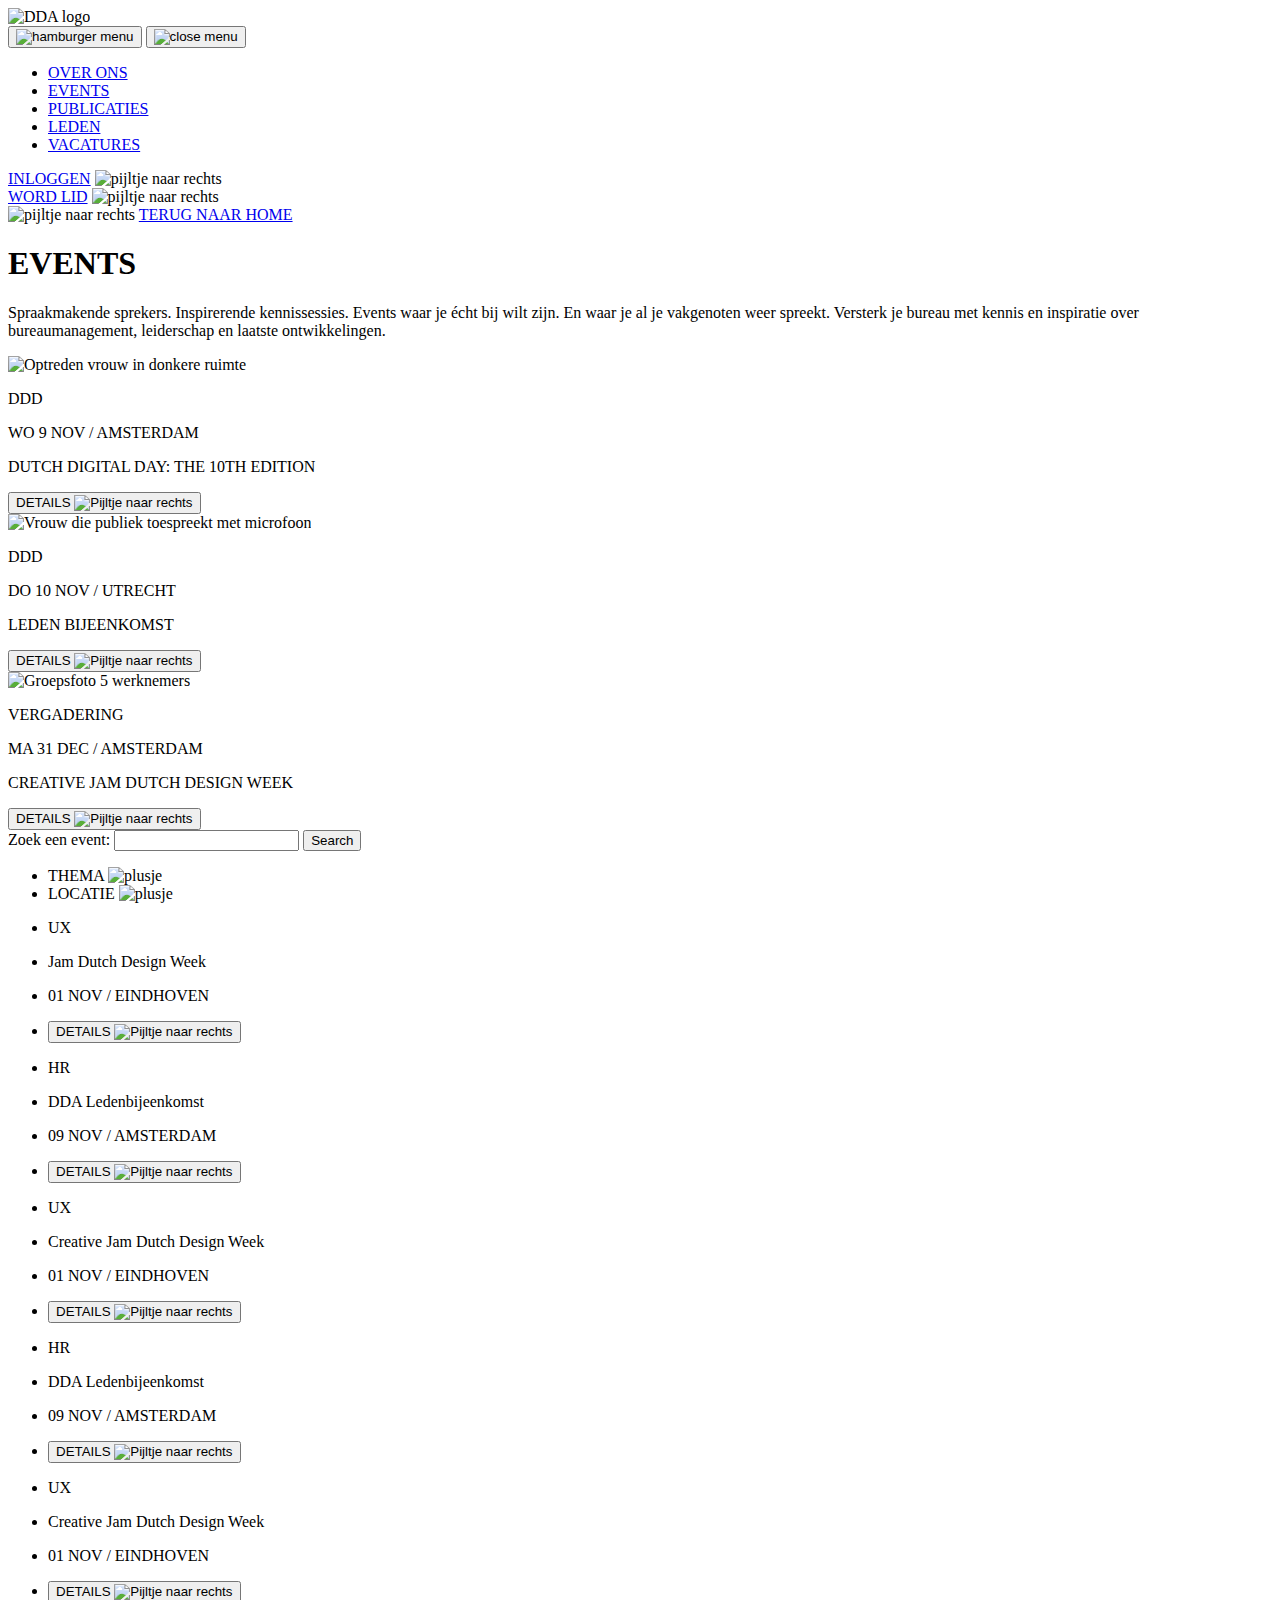
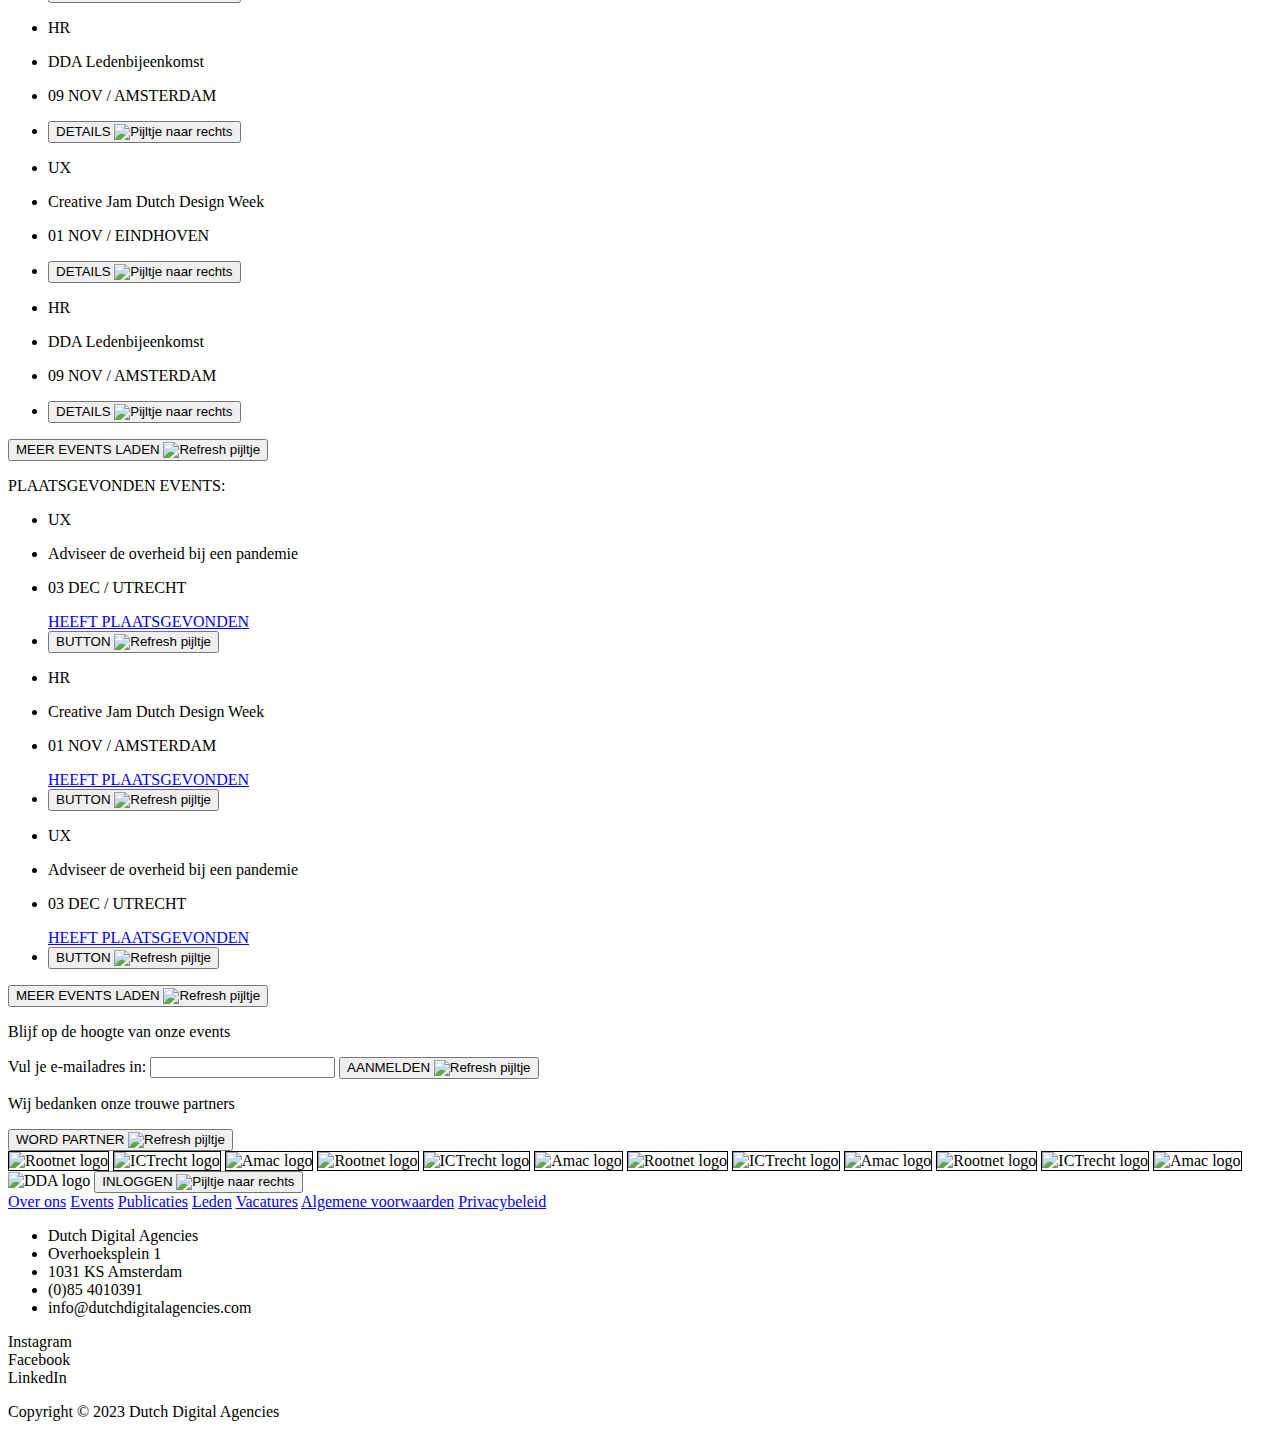
==== DDA/DDA.html @ 4ad400ae "added css en html" ====
<!-- HTML -->
<!DOCTYPE html>
<html>
    <head>
        <meta charset="UTF-8">
        <meta name="viewport" content="width=device-width, initial-scale=1.0">
        <title>The Client Website</title>
        <link rel="stylesheet" href="DDA/DDA.css">
    

    <!-- Archivo text type -->
        <link rel="preconnect" href="https://fonts.googleapis.com">
        <link rel="preconnect" href="https://fonts.gstatic.com" crossorigin>
        <link href="https://fonts.googleapis.com/css2?family=Archivo:ital,wght@0,100..900;1,100..900&display=swap" rel="stylesheet"> 

    <!-- Martin+Mono text type -->
        <link rel="preconnect" href="https://fonts.googleapis.com">
        <link rel="preconnect" href="https://fonts.gstatic.com" crossorigin>
        <link href="https://fonts.googleapis.com/css2?family=Archivo:ital,wght@0,100..900;1,100..900&family=Martian+Mono:wght@100..800&display=swap" rel="stylesheet">

    </head>

    <body>
            <header>
                <img src="dda-logo-whiteDDA-logo.svg" alt="DDA logo" class="DDA-logo"> 
                    <nav class="navbar">
                        
                        <button aria-hidden="true" class="burgermenu">
                        <img src="Button.svg" alt="hamburger menu">
                        </button>
                           
                        <button aria-hidden="true" class="close-menu">
                            <img src="kruisje.svg" alt="close menu">
                        </button>    
                        <div class="tabs">          
                        <ul class="nav-menu">
                            <li class="nav-item"> 
                                <a class="nav-list" href="Over-ons">OVER ONS</a> 
                            </li>

                            <li class="nav-item"> 
                                <a class="nav-list" href="Events">EVENTS</a> 
                            </li>

                            <li class="nav-item">  
                                <a class="nav-list" href="Publicaties">PUBLICATIES</a> 
                            </li>

                            <li class="nav-item"> 
                                <a class="nav-list" href="Leden">LEDEN</a> 
                            </li>

                            <li class="nav-item"> 
                                <a class="nav-list" href="Vacatures">VACATURES</a> 
                            </li>
                </div>
                            <div class="header-rechts">
                                    <li class="nav-item">  
                                        <a class="nav-list" href="Inloggen">INLOGGEN</a> 
                                        <img src="IconPijl-rechts-zwart.svg" alt="pijltje naar rechts">
                                    </li>

                                    <li class="nav-item">  
                                        <a class="nav-list" href="Word-lid">WORD LID</a> 
                                        <img src="IconPijl-rechts-zwart.svg" alt="pijltje naar rechts">
                                    </li>
                            </div>
                        </ul>
                    </nav>
                </div>       
            </header>           
    <div class="bovenpagina"> 
        <div class="middle">       
        <img src="IconPijl-icoon.svg" alt="pijltje naar rechts"> <a class="Refresh" href="Terug-naar-home">TERUG NAAR HOME</a>
</div>
        <h1>EVENTS</h1>

        <p class="intro">Spraakmakende sprekers. Inspirerende kennissessies. Events waar je écht
            bij wilt zijn. En waar je al je vakgenoten weer spreekt. Versterk
            je bureau met kennis en inspiratie over bureaumanagement, leiderschap
            en laatste ontwikkelingen.</p>
    </div>  

<div class="articles">
    <!-- DUTCH DIGITAL DAY: THE 10TH EDITION -->
    <article class="Article-1">
    <div class="Article-1-1">
            <img src="Imagedutch-digital.jpg" alt="Optreden vrouw in donkere ruimte" style="width: -webkit-fill-available;">
            <p class="DDD-icon">DDD</p>
            <p class="Datum-locatie">WO 9 NOV / AMSTERDAM</p>
            <p class="h2">DUTCH DIGITAL DAY: THE 10TH EDITION</p>
            <div>
                <button class="details" type="button">DETAILS
                <img src="IconPijl-rechts.svg" alt="Pijltje naar rechts">
                </button>
            </div>
    </div>
    </article>  

    <!-- LEDEN BIJEENKOMST -->
    <article class="Article-2">
    <div class="Article-1-2">   
            <img src="ImageLeden-bijeenkomst.jpg" alt="Vrouw die publiek toespreekt met microfoon" style="width: -webkit-fill-available;">
            <p class="DDD-icon">DDD</p>
            <p class="Datum-locatie">DO 10 NOV / UTRECHT</p>
            <p class="h2">LEDEN BIJEENKOMST</p>
            <div>
                <button class="details" type="button">DETAILS
                <img src="IconPijl-rechts.svg" alt="Pijltje naar rechts">
                </button>
            </div>  
    </div>  
    </article>

    <!-- CREATIVE JAM DUTCH DESIGN WEEK -->
    <article class="Article-3">
    <div class="Article-1-3">
            <img src="ImageCreative-jam.jpg" alt="Groepsfoto 5 werknemers" style="width: -webkit-fill-available;">
            <p class="VERGADERING-icon">VERGADERING</p>
            <p class="Datum-locatie">MA 31 DEC / AMSTERDAM</p>
            <p class="h2">CREATIVE JAM DUTCH DESIGN WEEK</p>
            <div>
                <button class="details" type="button">DETAILS
                <img src="IconPijl-rechts.svg" alt="Pijltje naar rechts">
                </button>
            </div>
    </div>
</div>
    </article>

    <!-- Zoekbalk -->   
    <label for="event-search">Zoek een event:</label>
    <input type="search" id="event-search" name="q"/>
    <button>Search</button>

    <ul class="Thema-locatie">

        <li 
            class="Thema">THEMA <img src="Iconplusje.svg" alt="plusje">
        </li>

        <li 
            class="Locatie"> LOCATIE <img src="Iconplusje.svg" alt="plusje">
        </li>

    </ul>

    <!-- Events lijst -->
    <article>
        <ul class="Event-list">

        <!-- Event 1 -->
        <div class="Event-1"> 
            <li>
                <p class="UX-icon">UX</p>
            </li>

            <li>
                <p class="Event-list-title"> Jam Dutch Design Week</p>
            </li>
            
            <li>
                <p class="Datum-locatie"> 01 NOV / EINDHOVEN</p>
            </li>
            
            <li> 
                <button class="details" type="button">DETAILS
                <img src="IconPijl-rechts.svg" alt="Pijltje naar rechts">
                </button>
            </li>
        </div>

            <!-- Event 2 -->
        <div class="Event-2"> 
            <li>
                <p class="HR-icon">HR</p>
            </li>
            
            <li>
                <p class="Event-list-title">DDA Ledenbijeenkomst</p>
            </li>
            
            <li>
                <p class="Datum-locatie">09 NOV / AMSTERDAM</p>
            </li>
            
            <li> 
                <button class="details" type="button">DETAILS
                <img src="IconPijl-rechts.svg" alt="Pijltje naar rechts">
                </button>
            </li>
        </div>

            <!-- Event 3 -->
        <div class="Event-3"> 
            <li>
                <p class="UX-icon">UX</p>
            </li>
            
            <li>
                <p class="Event-list-title">Creative Jam Dutch Design Week</p>
            </li>
            
            <li>
                <p class="Datum-locatie">01 NOV / EINDHOVEN</p>
            </li>
         
            <li>
                <button class="details" type="button">DETAILS
                <img src="IconPijl-rechts.svg" alt="Pijltje naar rechts">
                </button>
            </li>
        </div>

            <!-- Event 4 -->
        <div class="Event-4"> 
            <li>
                <p class="HR-icon">HR</p>
            </li>
            
            <li>
                <p class="Event-list-title">DDA Ledenbijeenkomst</p>
            </li>
            
            <li>
                <p class="Datum-locatie">09 NOV / AMSTERDAM</p>
            </li>
            
            <li>
                <button class="details" type="button">DETAILS
                <img src="IconPijl-rechts.svg" alt="Pijltje naar rechts">
                </button>
            </li>
        </div>

            <!-- Event 5 -->
        <div class="Event-5"> 
            <li>
                <p class="UX-icon">UX</p>
            </li>
            
            <li>
                <p class="Event-list-title">Creative Jam Dutch Design Week</p>
            </li>
            
            <li>
                <p class="Datum-locatie">01 NOV / EINDHOVEN</p>
            </li>
            
            <li>
                <button class="details" type="button">DETAILS
                <img src="IconPijl-rechts.svg" alt="Pijltje naar rechts">
                </button>
            </li>
        </div>

            <!-- Event 6 -->
        <div class="Event-6"> 
            <li>
                <p class="HR-icon">HR</p>
            </li>
            
            <li>
                <p class="Event-list-title">DDA Ledenbijeenkomst</p>
            </li>
            
            <li>
                <p class="Datum-locatie">09 NOV / AMSTERDAM</p>
            </li>
            
            <li>
                <button class="details" type="button">DETAILS
                <img src="IconPijl-rechts.svg" alt="Pijltje naar rechts">
                </button>
            </li>
        </div>

            <!-- Event 7 -->
        <div class="Event-7"> 
            <li>
                <p class="UX-icon">UX</p>
            </li>
            
            <li>
                <p class="Event-list-title">Creative Jam Dutch Design Week</p>
            </li>
            
            <li>
                <p class="Datum-locatie">01 NOV / EINDHOVEN</p>
            </li>
            
            <li>
                <button class="details" type="button">DETAILS
                <img src="IconPijl-rechts.svg" alt="Pijltje naar rechts">
                </button>
            </li>
        </div>

            <!-- Event 8 -->
        <div class="Event-8"> 
            <li>
                <p class="HR-icon">HR</p>
            </li>
            
            <li>
                <p class="Event-list-title">DDA Ledenbijeenkomst</p>
            </li>
            
            <li>
                <p class="Datum-locatie">09 NOV / AMSTERDAM</p>
            </li>
            
            <li>
                <button class="details" type="button">DETAILS
                <img src="IconPijl-rechts.svg" alt="Pijltje naar rechts">
                </button>
            </li>
        </div>
        </ul>
            
                <button class="more-events" type="button">MEER EVENTS LADEN
                    <img src="IconRefresh.svg" alt="Refresh pijltje">
                </button>
           
    </article>

    <!-- Plaatsgevonden events -->
    <article>
        <div class="Plaatsgevonden-events">   
            <p class="h2-past">PLAATSGEVONDEN EVENTS:</p>

            <ul class="Past-event-list">

                <!-- Plaatsgevonden event 1 -->
            <div class="Past-event-list-1">
                <li>
                    <p class="UX-icon">UX</p>
                </li>
                
                <li>
                    <p class="Event-list-title">Adviseer de overheid bij een pandemie</p>
                </li>
                
                <li>
                    <p class="Datum-locatie">03 DEC / UTRECHT</p>
                    <a class="Heeft-Plaatsgevonden" href="Verlopen-event">HEEFT PLAATSGEVONDEN</a>
                </li>
                
                <li>
                    <button class="button-past-event" type="button">BUTTON
                        <img src="IconPijl-rechts.svg" alt="Refresh pijltje">
                    </button>
                </li>
            </div>

                <!-- Verlopen event 2 -->
            <div class="Past-event-list-2">
                <li>
                    <p class="HR-icon">HR</p>
                </li>
                
                <li>
                    <p class="Event-list-title">Creative Jam Dutch Design Week</p>
                </li>
                
                <li>
                    <p class="Datum-locatie">01 NOV / AMSTERDAM</p>
                    <a class="Heeft-Plaatsgevonden" href="Verlopen-event">HEEFT PLAATSGEVONDEN</a>
                </li>
                
                <li>
                    <button class="button-past-event" type="button">BUTTON
                        <img src="IconPijl-rechts.svg" alt="Refresh pijltje">
                    </button>
                </li>
            </div>

                <!-- Plaatsgevonden event 3 -->
            <div class="Past-event-list-3">
                <li>
                    <p class="UX-icon">UX</p>
                </li>
                
                <li>
                    <p class="Event-list-title"> Adviseer de overheid bij een pandemie</p>
                </li>
                
                <li>
                    <p class="Datum-locatie">03 DEC / UTRECHT</p>
                    <a class="Heeft-Plaatsgevonden" href="Verlopen-event">HEEFT PLAATSGEVONDEN</a>
                </li>
                
                <li>
                    <button class="button-past-event" type="button">BUTTON
                        <img src="IconPijl-rechts.svg" alt="Refresh pijltje">
                    </button>
                </li>
            </div>
            </ul>
        </div>

        <button class="more-events" type="button">MEER EVENTS LADEN
            <img src="IconRefresh.svg" alt="Refresh pijltje">
        </button>
    </article>

    <!-- Blijf op de hoogte -->
    <div class="Blijf-op-de-hoogte">
        <p class="h3">Blijf op de hoogte van onze events</p>

        <!-- Vul je e-mailadres in -->
        <div class="aanmelden">
            <label for="email">Vul je e-mailadres in:</label>
            <input type="email" id="email" name="email">
            <button class="aanmelden-button" type="button">AANMELDEN
                <img src="IconPijl-rechts-zwart.svg" alt="Refresh pijltje">
            </button>
        </div>
    </div>

    <!-- Wij bedanken onze trouwe partners -->
    <div class="Trouwe-partners">
        <p class="h3">Wij bedanken onze trouwe partners</p>
        <button class="word-partner" type="button">WORD PARTNER
            <img src="IconPijl-rechts-zwart.svg" alt="Refresh pijltje">
        </button>
    </div>

    <!-- Plaatjes van de partners -->
    <div class="Partner-images">

        <img src="rootnet.jpg" alt="Rootnet logo" style="border: solid 1px black;">
        <img src="image-4Ictrecht.jpg" alt="ICTrecht logo"style="border: solid 1px black">
        <img src="image-4Amac.jpg" alt="Amac logo"style="border: solid 1px black">
        <img src="rootnet.jpg" alt="Rootnet logo"style="border: solid 1px black">
        <img src="image-4Ictrecht.jpg" alt="ICTrecht logo"style="border: solid 1px black">
        <img src="image-4Amac.jpg" alt="Amac logo"style="border: solid 1px black">
        <img src="rootnet.jpg" alt="Rootnet logo"style="border: solid 1px black">
        <img src="image-4Ictrecht.jpg" alt="ICTrecht logo"style="border: solid 1px black">
        <img src="image-4Amac.jpg" alt="Amac logo"style="border: solid 1px black">
        <img src="rootnet.jpg" alt="Rootnet logo" style="border: solid 1px black;">
        <img src="image-4Ictrecht.jpg" alt="ICTrecht logo"style="border: solid 1px black">
        <img src="image-4Amac.jpg" alt="Amac logo"style="border: solid 1px black">
        
    </div>

    <!-- Onderkant pagina -->
<div class="onderpagina">
    <div class="logo-inlog">
        <img src="dda-logo-whiteDDA-logo.svg" alt="DDA logo">

        <button class="inloggen-button" type="button">INLOGGEN
            <img src="IconPijl-rechts.svg" alt="Pijltje naar rechts">
        </button>
    </div>

    <div class="Extra-links">
        <a href="Over-ons">Over ons</a> 
        <a href="Events">Events</a> 
        <a href="Publicaties">Publicaties</a> 
        <a href="Leden">Leden</a> 
        <a href="Vacatures">Vacatures</a> 
        <a href="Algemene-voorwaarden">Algemene voorwaarden</a> 
        <a href="Privacybeleid">Privacybeleid</a>
    </div>  
    
        <ul class="adres-contact">
            <div class="adres">
                <li id="DDA-title">
                    Dutch Digital Agencies
                </li>

                <li>
                    Overhoeksplein 1
                </li>

                <li>
                    1031 KS Amsterdam
                </li>
            </div>
            <div class="contact">
                <li>
                    (0)85 4010391
                </li>

                <li>
                    info@dutchdigitalagencies.com
                </li>
            </div>
        </ul>
    </div>
    </div>
        <footer class="footer">
        <div class="social-links">
            <li href="Instagram">Instagram</li>
            <li href="Facebook">Facebook</li>
            <li href="LinkedIn">LinkedIn</li>
        </div>    
            <p class="Copyright">Copyright © 2023 Dutch Digital Agencies</p>
        </footer>
    </body>
</html>
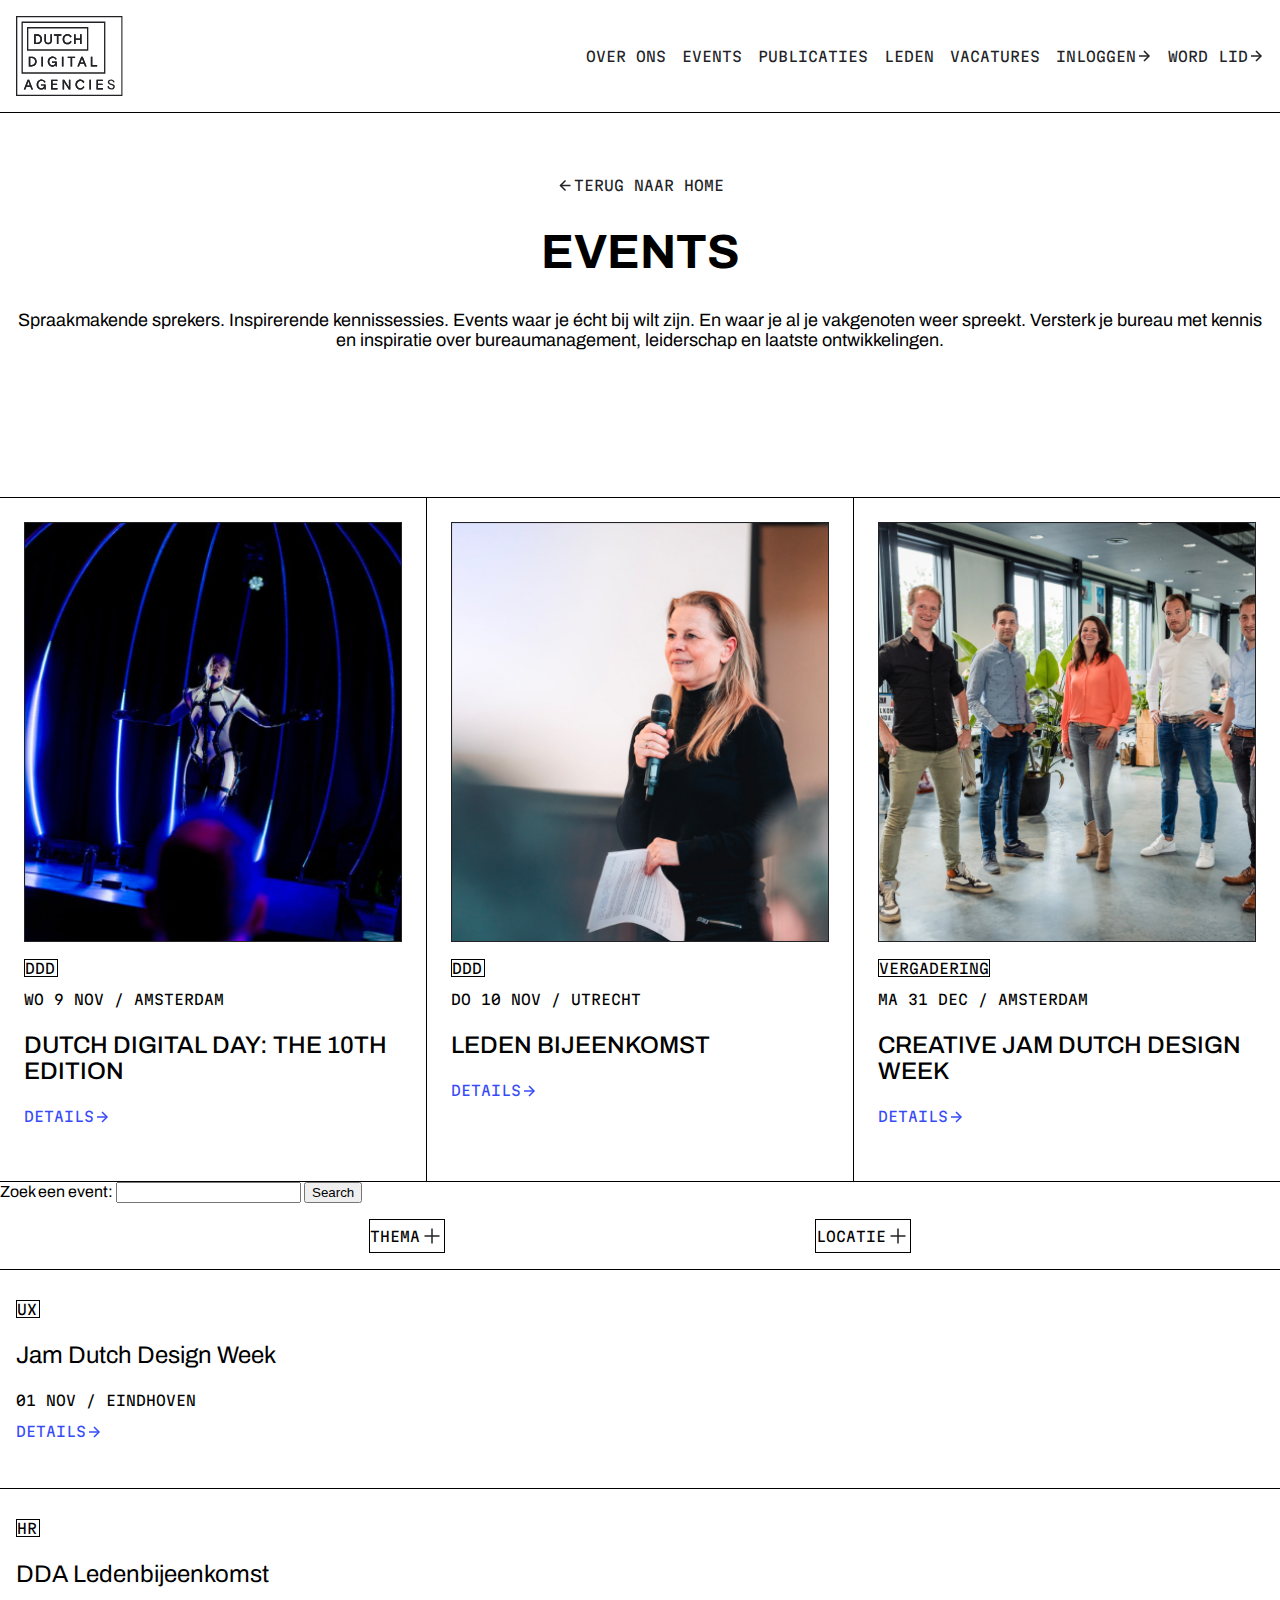
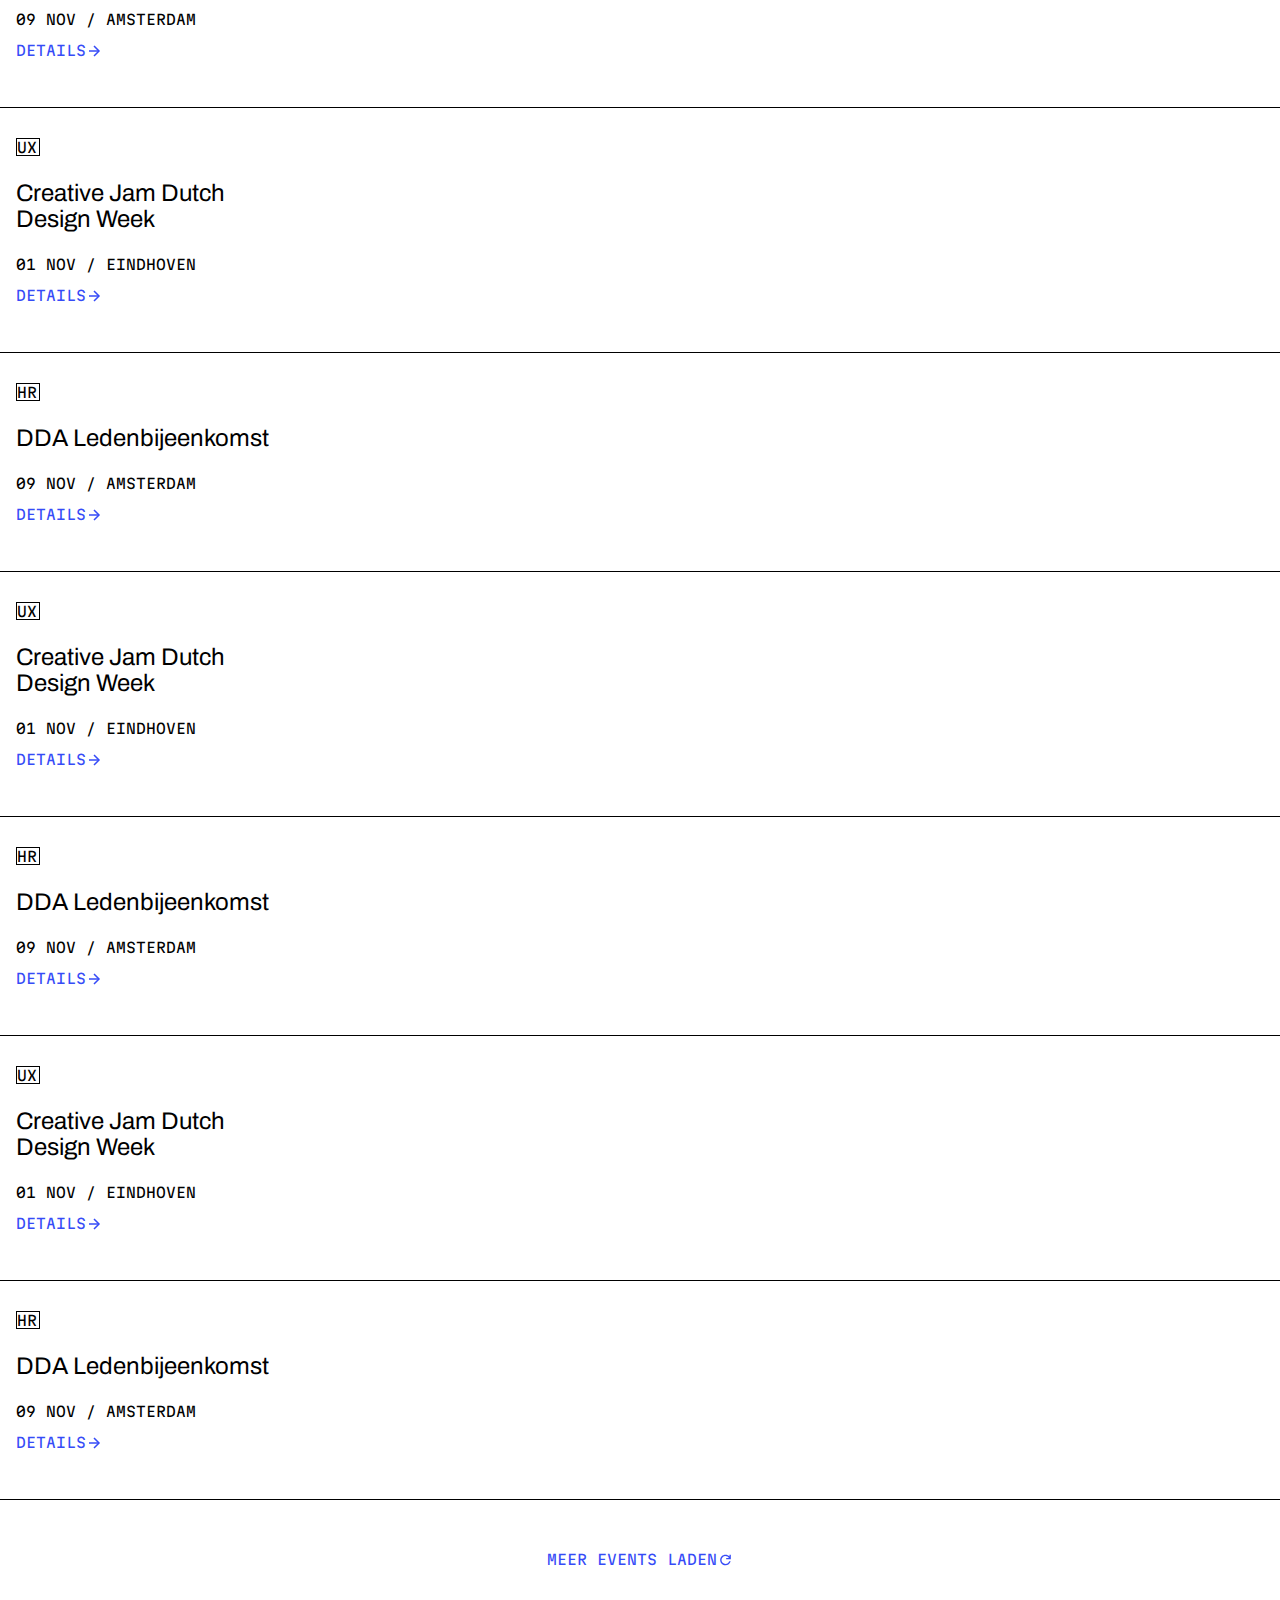
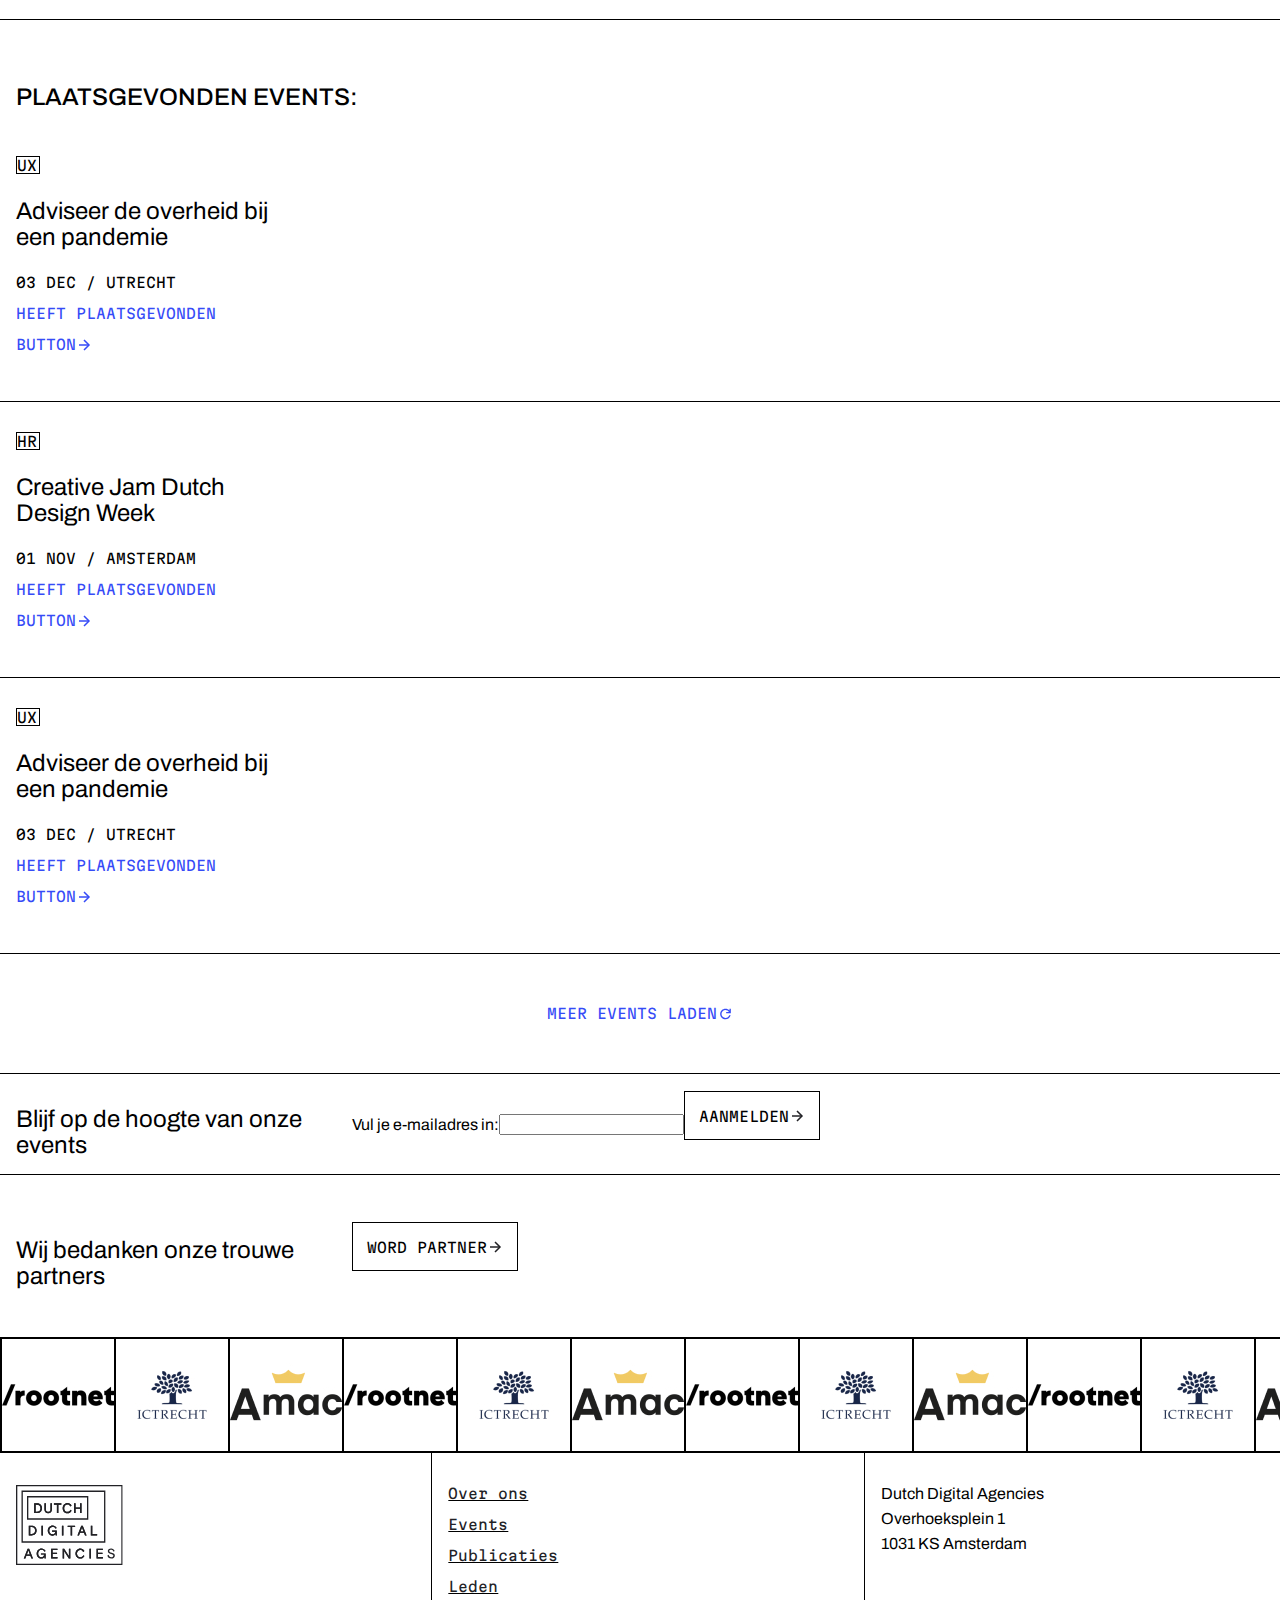
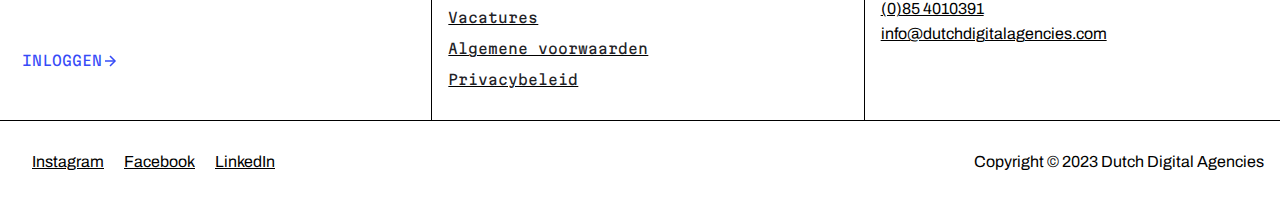
==== commit 15ae39b8: "stylesheet toegevoegd" ====
--- a/DDA/DDA.html
+++ b/DDA/DDA.html
@@ -5,7 +5,7 @@
         <meta charset="UTF-8">
         <meta name="viewport" content="width=device-width, initial-scale=1.0">
         <title>The Client Website</title>
-        <link rel="stylesheet" href="DDA/DDA.css">
+        <link rel="stylesheet" href="DDA.css">
     
 
     <!-- Archivo text type -->
--- a/DDA/DDA.css
+++ b/DDA/DDA.css
@@ -0,0 +1,867 @@
+/* CSS */
+
+html{
+    background-color: white;
+    margin: 0;
+    } 
+    
+    body{
+       /* kleuren */
+    
+            --standard-color: #222226;
+            --second-standard-color: white;
+            --third-standard-color: #666666;
+            --changeable-color: #364BF7;
+       
+       /* fonts */
+       
+            --main-font: "Archivo";
+            --secondary-font: "Martian Mono";
+       
+       /* font-size-headings */
+           
+            --font-size-xxl: 96px;
+            --font-size-xl: 64px;
+            --font-size-l: 48px;
+            --font-size-m: 32px;
+            --font-size-s: 24px;
+            --font-size-xs: 24px;
+    
+       /* extra-font-sizes */
+    
+            --font-size-paragraph: 18px;
+            --font-size-subtext: 16px;
+    
+       /* line-height */
+    
+            --line-height-xxl: 96px;
+            --line-height-xl: 64px;
+            --line-height-l: 48px;
+            --line-height-m: 40px;
+            --line-height-s: 40px;
+            --line-height-xs: 40px;
+    
+       /* letter-spacing */
+       
+            --letter-spacing-main: -4%;
+            --letter-spacing-secondary: 0%;
+       
+       /* font-weight */
+            --standard-font-weight: 400;
+            --semibold-font-weight: 500;
+            --bold-font-weight: 600; 
+       
+       
+        font-family: "Archivo", Arial, Arial, Helvetica, sans-serif;
+        min-width: 320px;
+        grid-column: 4;
+        margin: 0;
+    
+    }
+    
+    .burgermenu{
+        background-color: white;
+        border: none;
+        display: flex;
+        align-items: center;
+    }
+    
+    .close-menu{
+        background-color: white;
+        border: none;
+        display: none;
+    }
+    
+    .DDA-logo{
+        margin: 16px;
+        
+    }
+    
+    .intro{
+        text-align: center;
+        justify-content: center;
+        margin: 16px;
+    }
+    
+    header {
+        background-color: #ffffff;
+        border-bottom: solid 1px black;
+        margin: 0px;
+        display: flex;
+        justify-content: space-between;
+        
+        
+    }
+    
+    .tabs{
+        display: flex;
+        display: none;
+        padding-right: 16px;
+    }
+    
+    .header-rechts{
+        display: flex;
+        margin-left: auto;
+        gap: 16px;
+        display: none;
+    }
+    
+    .nav-menu{
+        display: flex;
+        gap: 16px;
+    }
+    
+    .navbar{
+        display: flex;
+        justify-content: space-between;
+        margin: 16px;
+    }
+    
+    .nav-item{
+        display: flex;
+        align-items: center;
+    }
+    
+    .bovenpagina{
+        width: 100%;
+        height: 320px;
+        margin-top: 64px;
+        justify-content: center;
+        text-align: center;
+    }
+    
+    li{
+        list-style: none;
+    }
+    
+    a{
+        font-family: "Martian Mono";
+        text-decoration: none;
+        color: #222226;
+        font-size: 14px;
+    }
+    
+    .details{
+        font-family: "Martian Mono";
+        font-size: 14px;
+        color: #364bf7;
+        border: none;
+        display: flex;
+        align-items: center;
+        justify-content: center;
+        background-color: white;
+        text-decoration: none;
+        margin: 0;
+        padding: 0;
+        margin-top: 14px;
+        margin-bottom: 32px;
+    }
+    
+    .more-events{
+        font-family: "Martian Mono";
+        font-size: 14px;
+        color: #364bf7;
+        border: none;
+        width: 100%;
+        height: 120px;
+        display: flex;
+        align-items: center;
+        justify-content: center;
+        background-color: white;
+        text-decoration: none;
+        border-bottom: solid 1px black;
+        
+    }
+    
+    .middle {
+        display: flex;
+        justify-content: center;
+    }
+    
+    h1{
+    font-size: 48px;
+    place-content: center;
+    text-align: center;
+    }
+    
+    .h2{
+        font-family: "Archivo", Arial, Arial, Helvetica, sans-serif;
+        font-size: 24px;
+        font-weight:500;
+    
+    }
+    
+    .h2-past{
+        font-family: "Archivo", Arial, Arial, Helvetica, sans-serif;
+        font-size: 24px;
+        font-weight:500;
+        display: flex;
+        margin: 16px;
+        margin-top: 64px;
+    }
+    
+    .h3{
+        font-family: "Archivo", Arial, Arial, Helvetica, sans-serif;
+        font-size: 24px;
+        width: 320px;
+        margin: 16px;
+        margin-top: 32px;
+    }
+    
+    .DDD-icon{
+        font-family: "Martian Mono";
+        font-size: 14px;
+        font-weight:normal;
+        background-color: rgb(255, 255, 255);
+        width: 32px;
+        height: 16px;
+        border-style: solid;
+        border-color: black;
+        border-width: 1px;
+        letter-spacing: -4%;
+    
+    }
+    
+    .VERGADERING-icon{
+        font-family: "Martian Mono";
+        font-size: 14px;
+        font-weight:normal;
+        background-color: rgb(255, 255, 255);
+        width: 110px;
+        height: 16px;
+        border-style: solid;
+        border-color: black;
+        border-width: 1px;
+        letter-spacing: -4%;
+      
+    }
+    
+    .UX-icon{
+        font-family: "Martian Mono";
+        font-size: 14px;
+        font-weight:normal;
+        background-color: rgb(255, 255, 255);
+        width: 22px;
+        height: 16px;
+        border-style: solid;
+        border-color: black;
+        border-width: 1px;
+        letter-spacing: -4%;
+    
+    }
+    
+    .HR-icon{
+        font-family: "Martian Mono";
+        font-size: 14px;
+        font-weight:normal;
+        background-color: rgb(255, 255, 255);
+        width: 22px;
+        height: 16px;
+        border-style: solid;
+        border-color: black;
+        border-width: 1px;
+        letter-spacing: -4%;
+    
+    }
+    
+    .intro{
+        font-size: 18px;
+    }
+    
+    #Article-icons{
+        font-family: "Martian Mono";
+    }
+    
+    .Article-1 {
+        border-top: solid 1px black;
+        width: 100%;
+        margin: 0px; 
+    
+            .Article-1-1{
+                margin: 16px;
+                padding: 8px;
+            }
+    
+           
+           
+       
+    }
+    
+    .Article-2 {
+        border-top: solid 1px black;
+        width: 100%;
+        margin: 0px; 
+    
+        .Article-1-2{
+            margin: 16px;
+            padding: 8px;
+        }
+       
+    }
+    
+    .Article-3 {
+        border-top: solid 1px black;
+        border-bottom: solid 1px black;
+        width: 100%;
+        margin: 0px; 
+    
+        .Article-1-3{
+            margin: 16px;
+            padding: 8px;
+        }
+    }
+    
+    .Thema-locatie{
+        display: flex;
+        align-items: center;
+        justify-content: space-evenly;
+        padding: 0px;
+        
+    }
+    
+    .Thema{
+        font-family: "Martian Mono";
+        font-size: 14px;
+        background: none;
+        color: #000000;
+        text-decoration: none;
+        display: flex;
+        align-items: center; 
+        border: solid 1px black;
+        width: fit-content;
+        height: 32px;
+        
+    }
+    
+    .Locatie{
+        font-family: "Martian Mono";
+        font-size: 14px;
+        background: none;
+        color: #000000;
+        text-decoration: none;
+        display: flex;
+        align-items: center; 
+        border: solid 1px black;
+        width: fit-content;
+        height: 32px;
+        
+    }
+    
+    .Event-list{
+        padding: 0;
+        margin: 0;
+        
+    }
+    
+    .Event-list-title{
+        font-family: "Archivo", Arial, Arial, Helvetica, sans-serif;
+        font-size: 24px;
+        width: 260px;
+        
+    }
+    
+    .Event-1{
+        border-top: solid 1px black;
+        width: 100%;
+        margin: 0px;
+        padding: 16px;
+         
+    }
+    
+    .Event-2{
+        border-top: solid 1px black;
+        width: 100%;
+        margin: 0px;
+        padding: 16px;
+         
+    }
+    
+    .Event-3{
+        border-top: solid 1px black;
+        width: 100%;
+        margin: 0px;
+        padding: 16px;
+         
+    }
+    
+    .Event-4{
+        border-top: solid 1px black;
+        width: 100%;
+        margin: 0px;
+        padding: 16px;
+         
+    }
+    
+    .Event-5{
+        border-top: solid 1px black;
+        width: 100%;
+        margin: 0px;
+        padding: 16px;
+         
+    }
+    
+    .Event-6{
+        border-top: solid 1px black;
+        width: 100%;
+        margin: 0px;
+        padding: 16px;
+         
+    }
+    
+    .Event-7{
+        border-top: solid 1px black;
+        width: 100%;
+        margin: 0px;
+        padding: 16px;
+         
+    }
+    
+    .Event-8{
+        border-top: solid 1px black;
+        border-bottom: solid 1px black;
+        width: 100%;
+        margin: 0px;
+        padding: 16px;
+         
+    }
+    
+    .Past-event-list{
+        margin: 0;
+        padding: 0;
+    }
+    
+    .Past-event-list-1{
+        width: 100%;
+        margin: 0px;
+        padding: 16px;
+    }
+    
+    .Past-event-list-2{
+        border-top: solid 1px black;
+        width: 100%;
+        margin: 0px;
+        padding: 16px;
+    }
+    
+    .Past-event-list-3{
+        border-top: solid 1px black;
+        border-bottom: solid 1px black;
+        width: 100%;
+        margin: 0px;
+        padding: 16px;
+    }
+    
+    .button-past-event{
+        font-family: "Martian Mono";
+        font-size: 14px;
+        color: #364bf7;
+        border: none;
+        display: flex;
+        align-items: center;
+        justify-content: center;
+        background-color: white;
+        text-decoration: none;
+        margin: 0;
+        padding: 0;
+        margin-top: 14px;
+        margin-bottom: 32px;
+        
+    }
+    
+    .Blijf-op-de-hoogte{
+        border-bottom: solid 1px black;
+        width: 100%;
+    }
+    
+    .aanmelden{
+        display: grid;
+        justify-items: center;
+        
+    }
+    
+    .aanmelden-button{
+        font-family: "Martian Mono";
+        font-size: 14px;
+        color: #000000;
+        border: solid 1px black;
+        width: fit-content;
+        display: flex;
+        align-items: center;
+        justify-content: center;
+        background-color: white;
+        text-decoration: none;
+        margin: 0;
+        padding: 14px;
+        margin-top: 14px;
+        margin-bottom: 32px;
+        padding-top: 16px;
+    }
+    
+    .word-partner{
+        font-family: "Martian Mono";
+        font-size: 14px;
+        color: #000000;
+        border: solid 1px black;
+        width: fit-content;
+        display: flex;
+        align-items: center;
+        justify-content: center;
+        background-color: white;
+        text-decoration: none;
+        margin: 0;
+        padding: 14px;
+        margin-top: 14px;
+        margin-bottom: 32px;
+        padding-top: 16px;
+    }
+    
+    .Trouwe-partners{
+        font-family: "Martian Mono";
+        font-size: 14px;
+        color: #000000;
+        display: grid;
+        justify-items: center;
+        background-color: white;
+        text-decoration: none;
+        margin: 0;
+        padding: 14px;
+        margin-top: 14px;
+        margin-bottom: 32px;
+        padding-top: 16px;
+    }
+    
+    .Datum-locatie{
+        font-family: "Martian Mono";
+        font-size: 14px;
+    
+    }
+    
+    .blue-nav-item{
+        font-family: "Martian Mono";
+        font-size: 14px;
+        background: none;
+        color: #364bf7;
+        text-decoration: none;
+        display: flex;
+        align-items: center;
+        
+    
+    }
+    
+    .details{
+        display: flex;
+        align-items: center;
+        
+    }
+    
+    .Button{
+        font-family: "Martian Mono";
+        font-size: 14px;
+        background: none;
+        color: #364bf7;
+        text-decoration: none;
+        display: flex;
+        align-items: center;
+    
+    }
+    
+    .Heeft-Plaatsgevonden{
+        font-family: "Martian Mono";
+        font-size: 14px;
+        background: none;
+        color: #364bf7;
+        text-decoration: none;
+    }
+    
+    .Partner-images{
+        display: flex;
+        border: solid 1px black;
+        width: 100%;
+    }
+    
+    .logo-inlog{
+        display: grid;
+        padding-left: 16px;
+        padding-top: 32px;
+        border-bottom: solid 1px black;
+        width: 100%;
+    }
+    
+    .inloggen-button{
+        font-family: "Martian Mono";
+        font-size: 14px;
+        color: #364bf7;
+        border: none;
+        display: flex;
+        align-items: center;
+        justify-content: flex-start;
+        background-color: white;
+        text-decoration: none;
+        margin: 32px 32px 32px 0px;
+    }
+    
+    .Extra-links{
+        display: grid;
+        gap: 14px;
+        padding-left: 16px;
+        margin-top: 64px;
+        padding-bottom: 32px;
+        text-decoration: underline;
+        border-bottom: solid 1px black;
+        width: 100%;
+        
+    }
+    
+    .adres-contact{
+        margin: 0;
+        padding: 0;
+        border-bottom: solid 1px black;
+        width: 100%;
+        padding-bottom: 32px;
+    }
+    
+    .adres{
+        margin: 16px;
+        padding-top: 32px;
+        display: grid;
+        gap: 8px;
+       
+    }
+    
+    .contact{
+        margin: 16px;
+        padding-top: 32px;
+        display: grid;
+        gap: 8px;
+        text-decoration: underline;
+    }
+    
+    .social-links{
+        display: flex;
+        justify-content: flex-start;
+        gap: 20px;
+        text-decoration: underline;
+        margin: 16px;
+        padding-top: 32px;
+    }
+    
+    .Copyright{
+        display: flex;
+        justify-content: flex-start;
+    
+        margin: 16px;
+        padding-top: 16px;
+        padding-bottom: 32px;
+    }
+        
+    @media all and (min-width: 900px)  {
+        header {
+            background-color: #ffffff;
+            border-bottom: solid 1px black;
+            margin: 0px;
+            display: flex;
+            justify-content: space-between;
+            
+            
+        }
+        
+        .tabs{
+            display: flex;
+                
+        }
+        
+        .header-rechts{
+            display: flex;
+            margin-left: auto;
+            gap: 16px;
+            
+        }
+    
+        .burgermenu{
+            background-color: white;
+            border: none;
+            display: none;
+            margin: 0;
+        }
+    
+        .Blijf-op-de-hoogte{
+            border-bottom: solid 1px black;
+            width: 100%;
+            display: flex;
+        }
+    
+        .aanmelden{
+            display: flex;
+            align-items: center;
+        }
+    
+        .aanmelden-button{
+            font-family: "Martian Mono";
+            font-size: 14px;
+            color: #000000;
+            border: solid 1px black;
+            width: fit-content;
+            display: flex;
+            align-items: center;
+            justify-content: center;
+            background-color: white;
+            text-decoration: none;
+            margin: 0;
+            padding: 14px;
+            margin-top: 14px;
+            margin-bottom: 32px;
+            padding-top: 16px;
+        }
+        
+        .Trouwe-partners{
+            font-family: "Martian Mono";
+            font-size: 14px;
+            color: #000000;
+            display: flex;
+            align-items: center;
+            background-color: white;
+            text-decoration: none;
+            margin: 0;
+            padding: 0px;
+            margin-top: 14px;
+            margin-bottom: 32px;
+            padding-top: 16px;
+        }
+        
+        .word-partner{
+            font-family: "Martian Mono";
+            font-size: 14px;
+            color: #000000;
+            border: solid 1px black;
+            width: fit-content;
+            display: flex;
+            align-items: center;
+            justify-content: center;
+            background-color: white;
+            text-decoration: none;
+            margin: 0;
+            padding: 14px;
+            margin-top: 14px;
+            margin-bottom: 32px;
+            padding-top: 16px;
+        }
+    
+        .onderpagina{
+            display: flex;
+        }
+    
+        .logo-inlog{
+            display: grid;
+            padding-left: 16px;
+            padding-top: 32px;
+            border-right: solid 1px black;
+            border-bottom: solid 1px black;
+            width: 100%;
+        }
+        
+        .Extra-links{
+            display: grid;
+            gap: 14px;
+            padding-left: 16px;
+            margin-top: 32px;
+            padding-bottom: 32px;
+            text-decoration: underline;
+            border-bottom: solid 1px black;
+            width: 100%;
+            
+        }
+        
+        .adres-contact{
+            margin: 0;
+            padding: 0;
+            border-left: solid 1px black;
+            border-bottom: solid 1px black;
+            width: 100%;
+            padding-bottom: 32px;
+        }
+        
+        .adres{
+            margin: 16px;
+            padding-top: 16px;
+            display: grid;
+            gap: 8px;
+           
+        }
+        
+        .contact{
+            margin: 16px;
+            padding-top: 32px;
+            display: grid;
+            gap: 8px;
+            text-decoration: underline;
+        }
+    
+        .footer{
+            display: flex;
+            justify-content: space-between;
+        }
+    
+        .social-links{
+            margin: 16px;
+            padding: 16px;
+            
+        }
+        
+        .Copyright{
+            margin: 16px;
+            
+        }
+     }
+    
+     @media all and (min-width: 1250px)  {
+        .articles{
+            display: flex;
+            max-width: 100%;
+        }
+    
+        .Article-1 {
+            border-top: solid 1px black;
+            border-bottom: solid 1px black;
+            width: 100%;
+            margin: 0px; 
+        
+                .Article-1-1{
+                    margin: 16px;
+                    padding: 8px;
+                }
+        
+               
+               
+           
+        }
+        
+        .Article-2 {
+            border-top: solid 1px black;
+            border-left: solid 1px black;
+            border-bottom: solid 1px black;
+            width: 100%;
+            margin: 0px; 
+        
+            .Article-1-2{
+                margin: 16px;
+                padding: 8px;
+            }
+           
+        }
+        
+        .Article-3 {
+    
+            border-top: solid 1px black;
+            border-bottom: solid 1px black;
+            border-left: solid 1px black;
+            width: 100%;
+            margin: 0px; 
+        
+            .Article-1-3{
+                margin: 16px;
+                padding: 8px;
+            }
+        }
+        
+     }
+    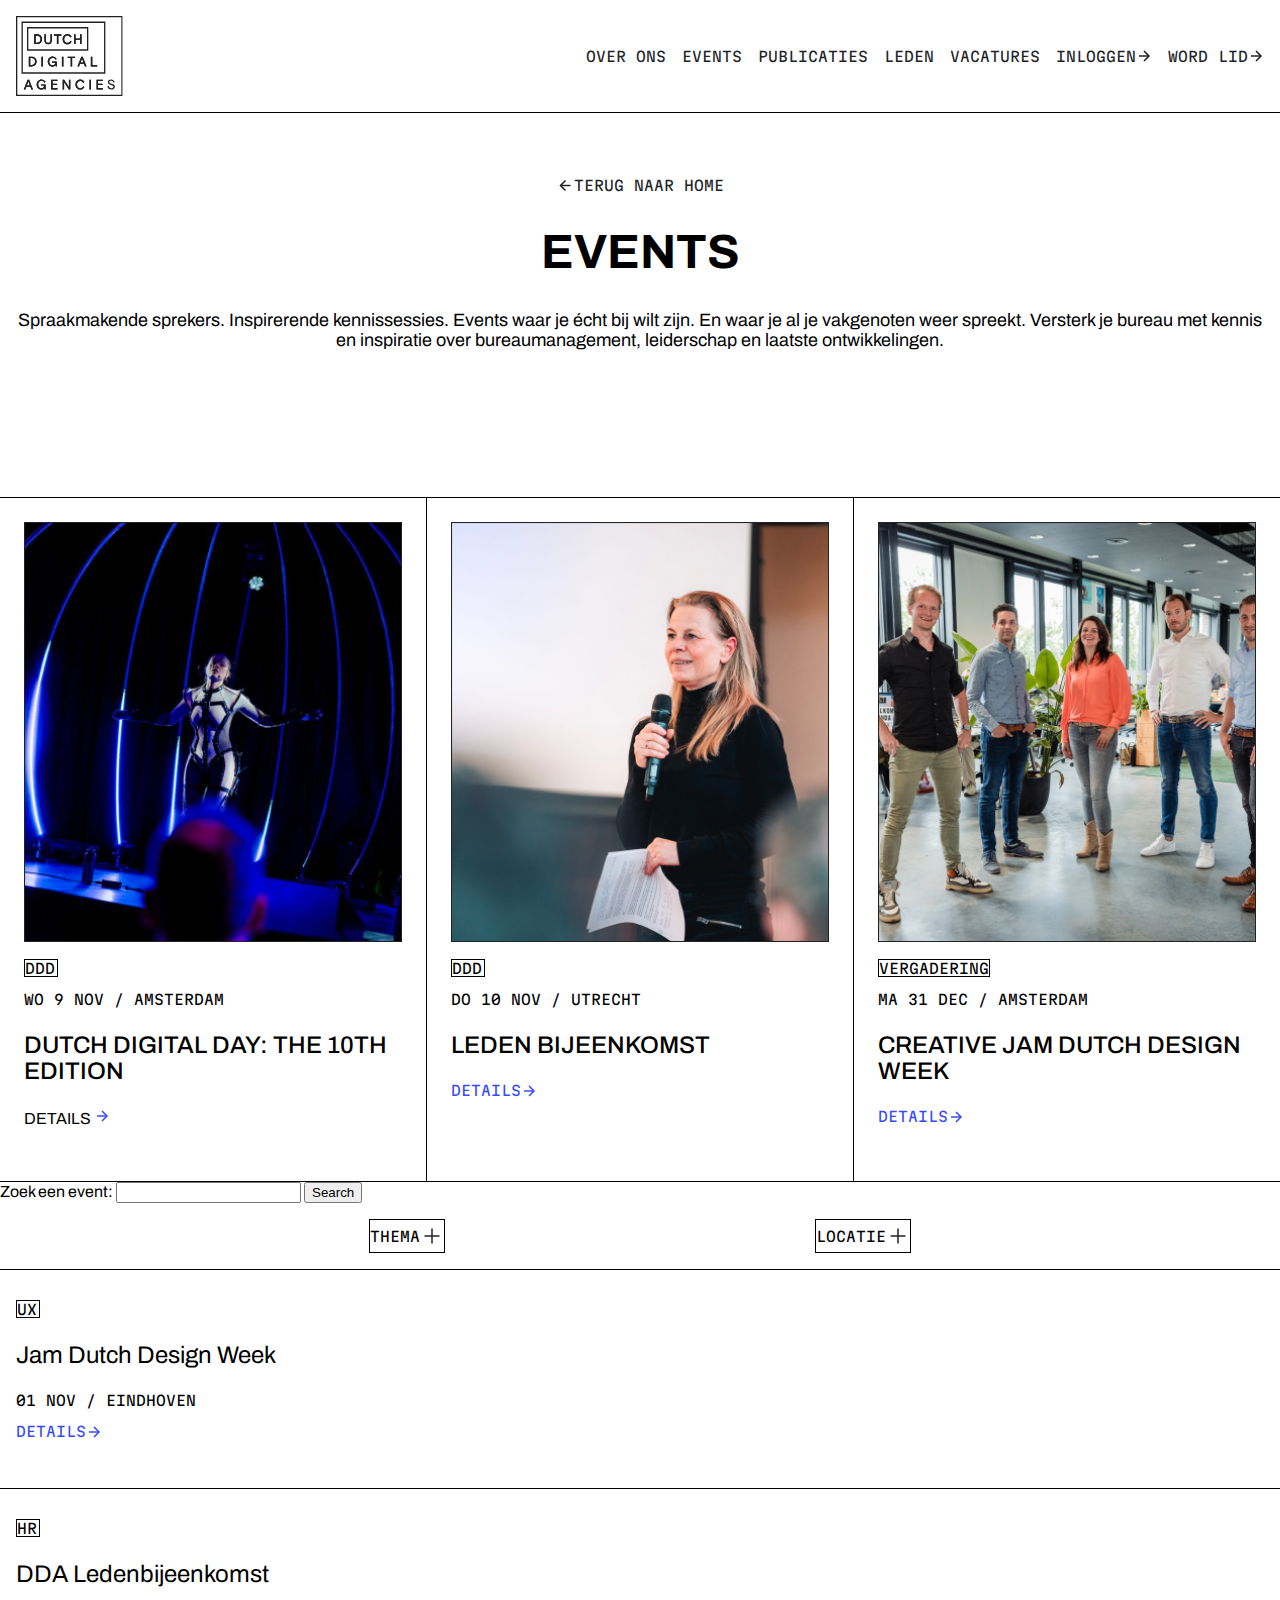
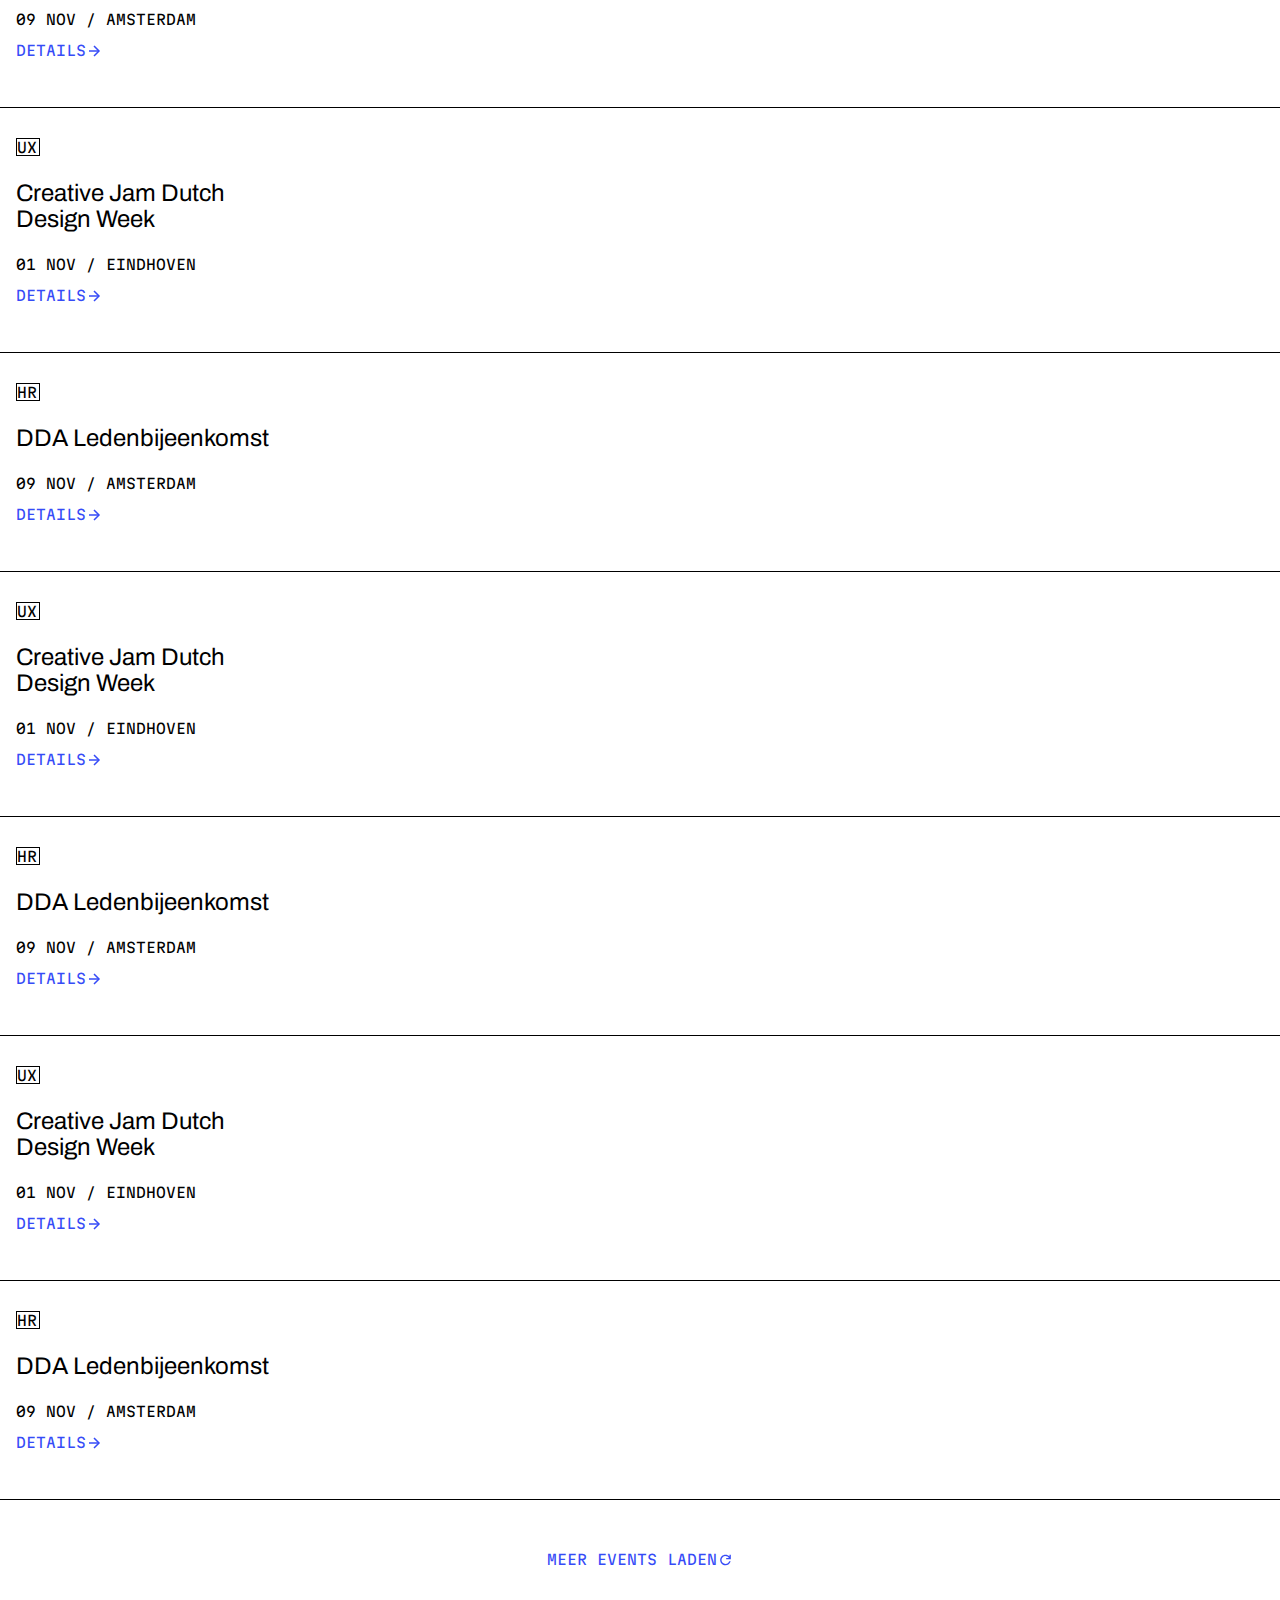
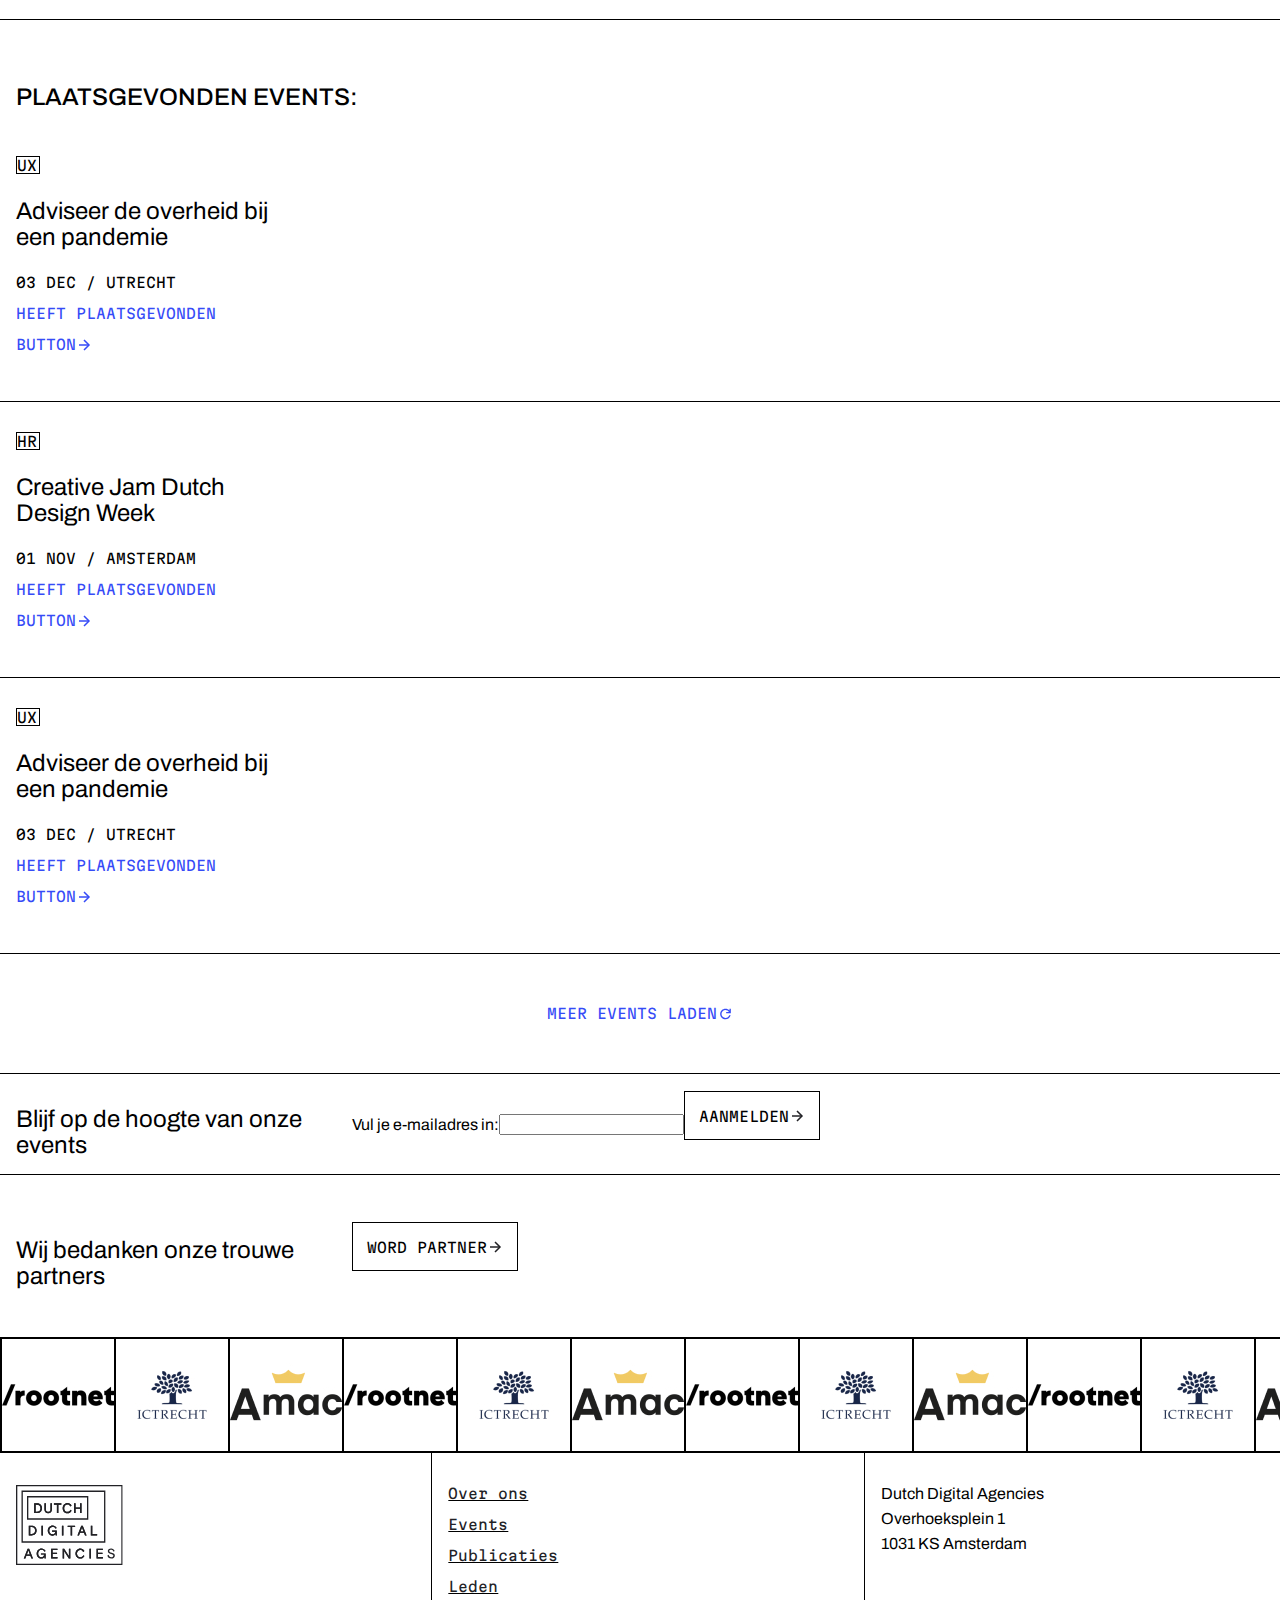
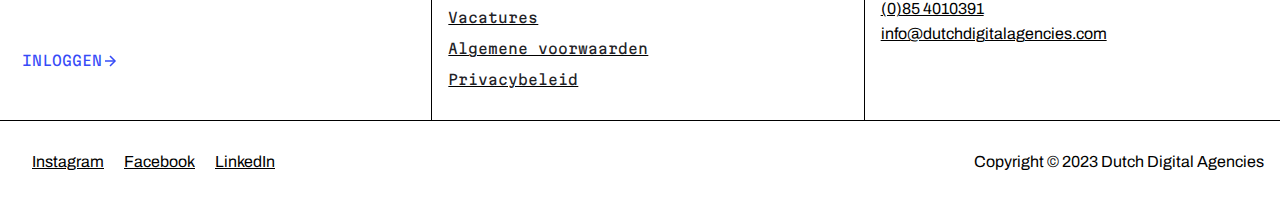
==== commit c4886ce5: "van button naar link" ====
--- a/DDA/DDA.html
+++ b/DDA/DDA.html
@@ -90,9 +90,9 @@
             <p class="Datum-locatie">WO 9 NOV / AMSTERDAM</p>
             <p class="h2">DUTCH DIGITAL DAY: THE 10TH EDITION</p>
             <div>
-                <button class="details" type="button">DETAILS
-                <img src="IconPijl-rechts.svg" alt="Pijltje naar rechts">
-                </button>
+                <link rel="html" href="details.html">DETAILS
+                <img src="IconPijl-rechts.svg" alt="Pijltje naar rechts">
+            </link>
             </div>
     </div>
     </article>  
@@ -106,6 +106,7 @@
             <p class="h2">LEDEN BIJEENKOMST</p>
             <div>
                 <button class="details" type="button">DETAILS
+
                 <img src="IconPijl-rechts.svg" alt="Pijltje naar rechts">
                 </button>
             </div>  
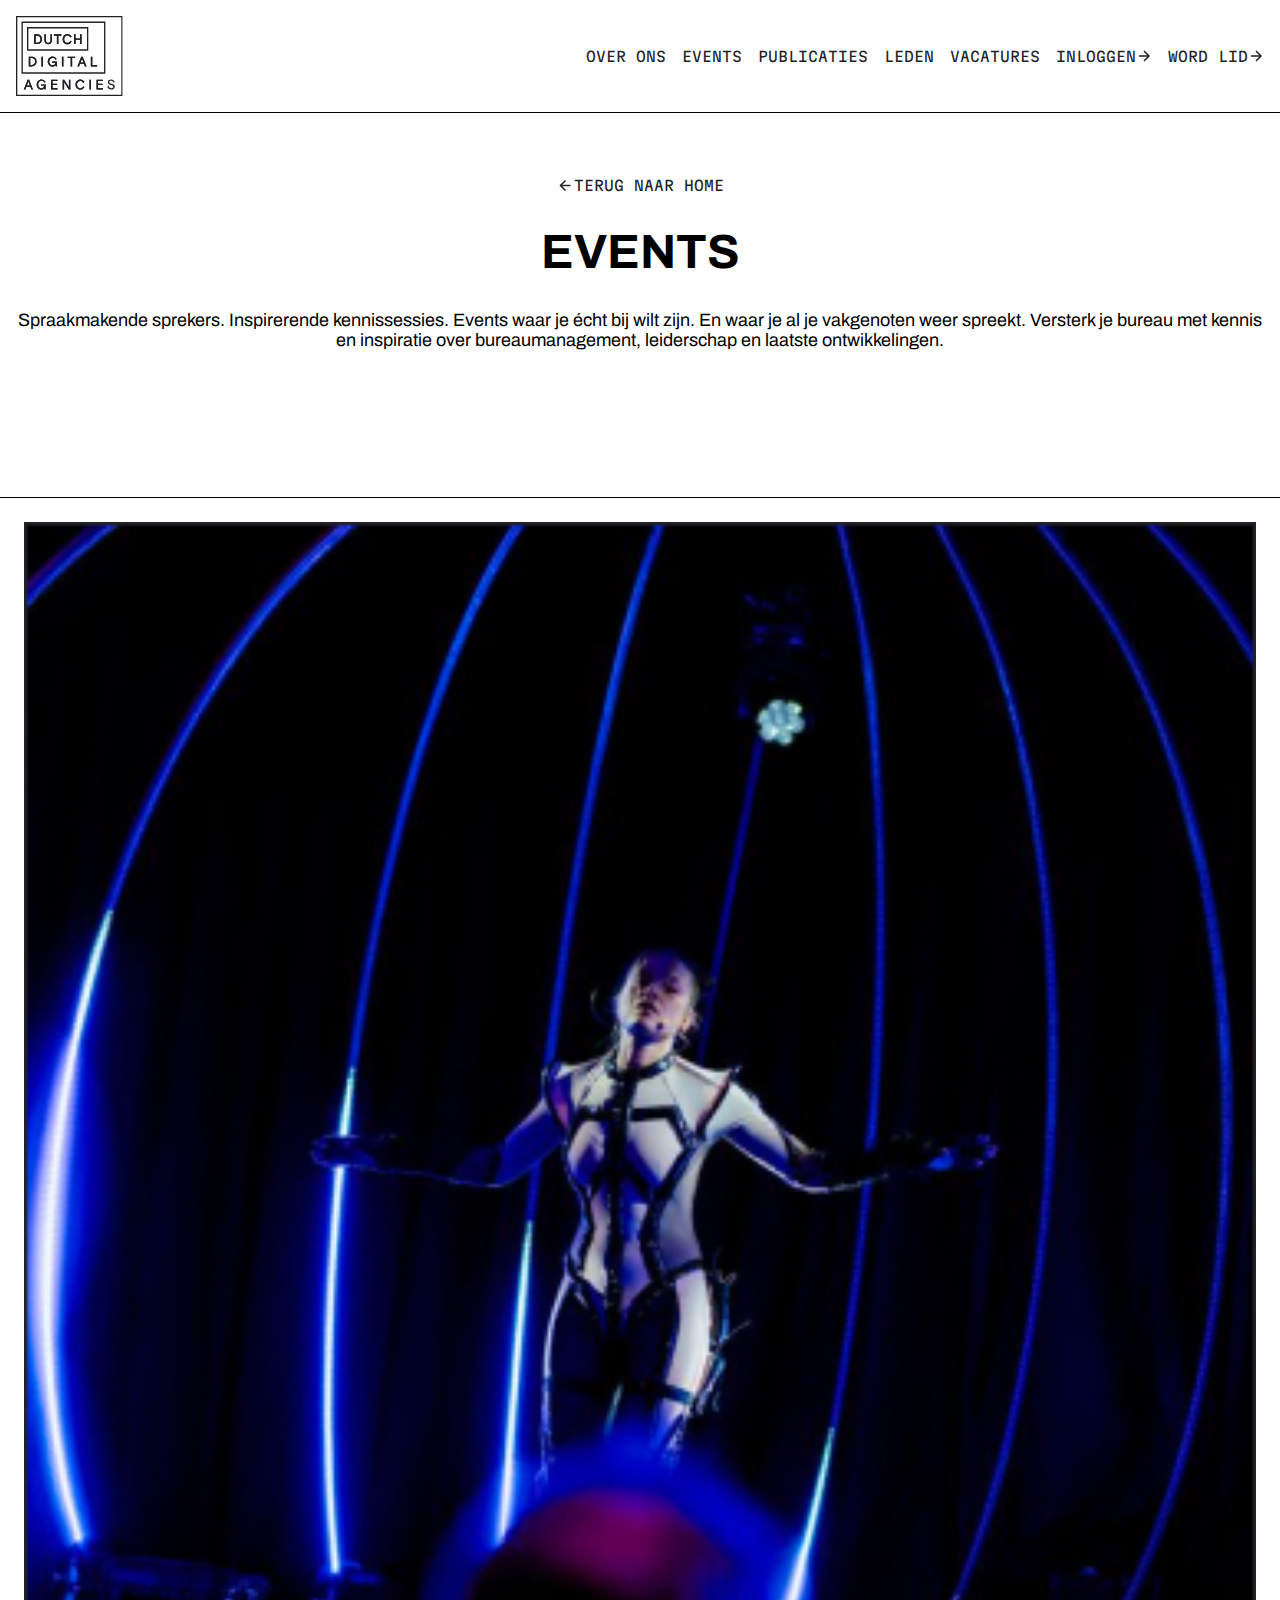
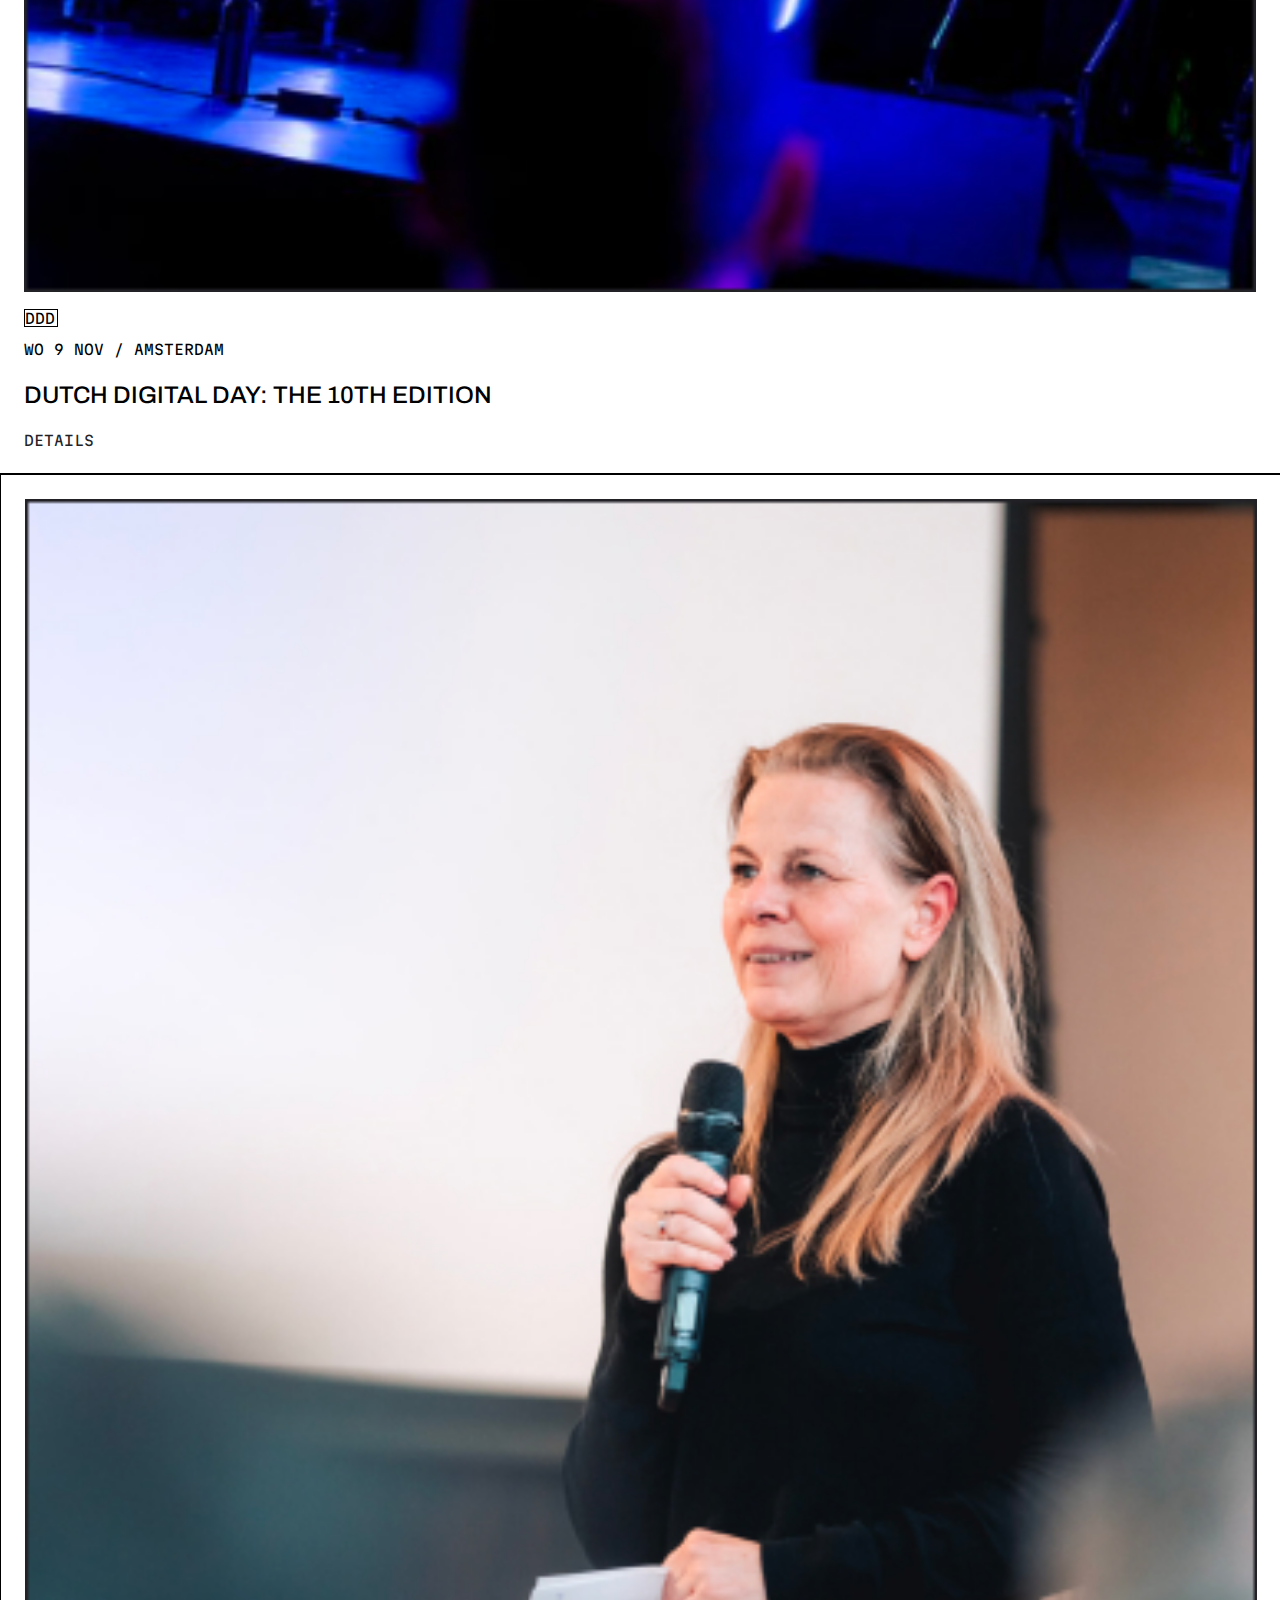
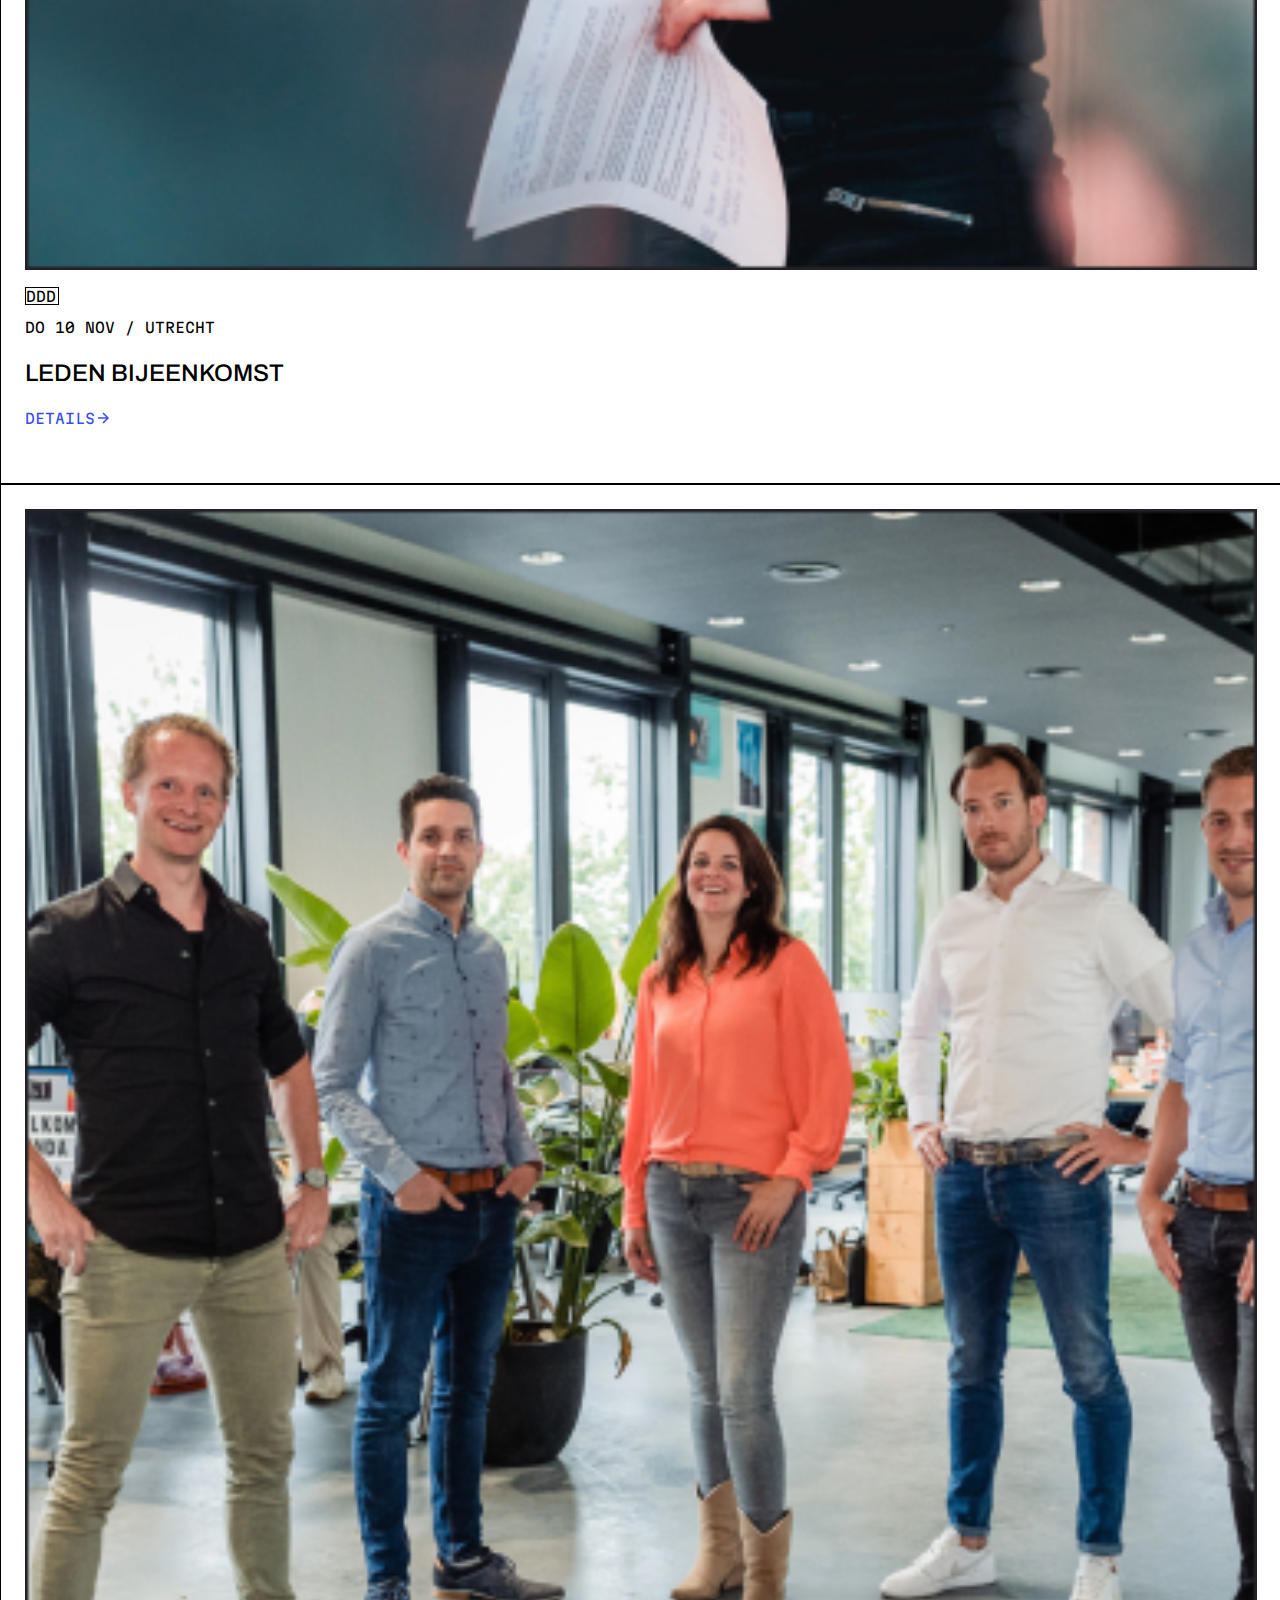
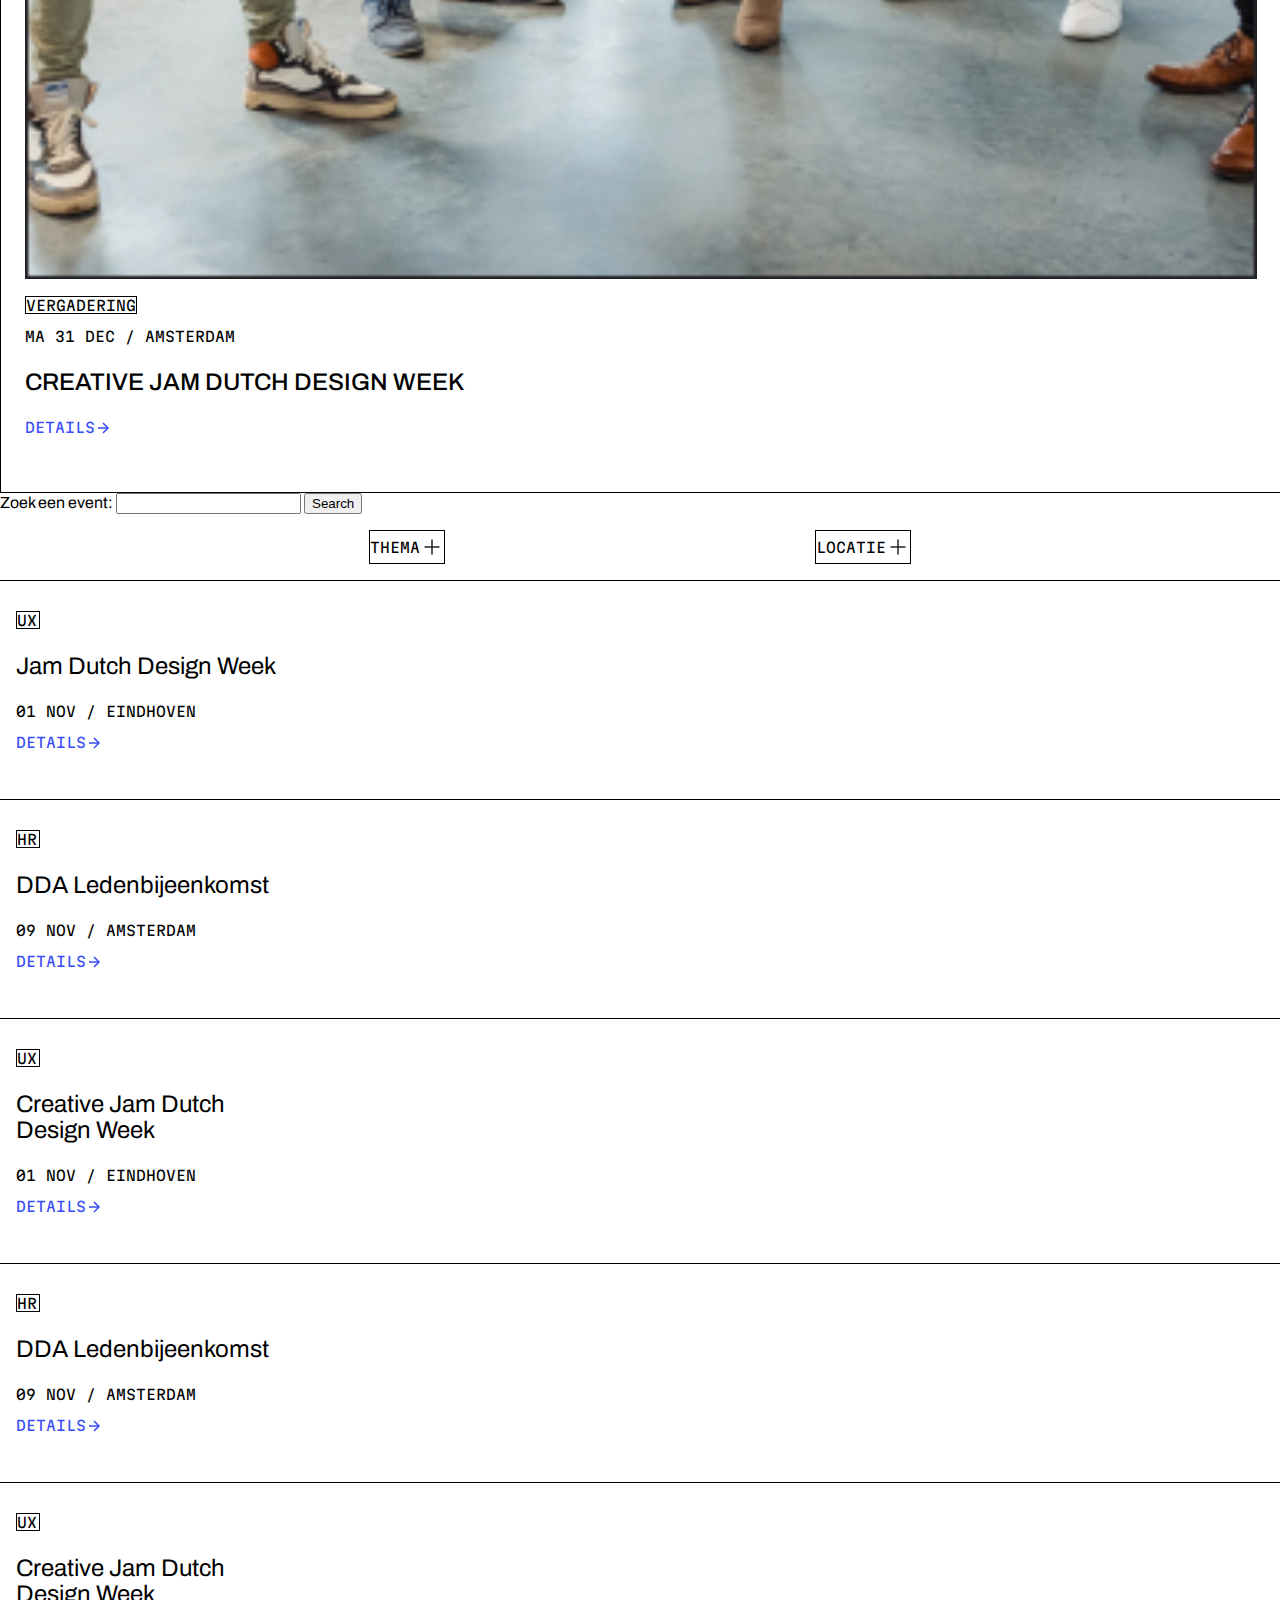
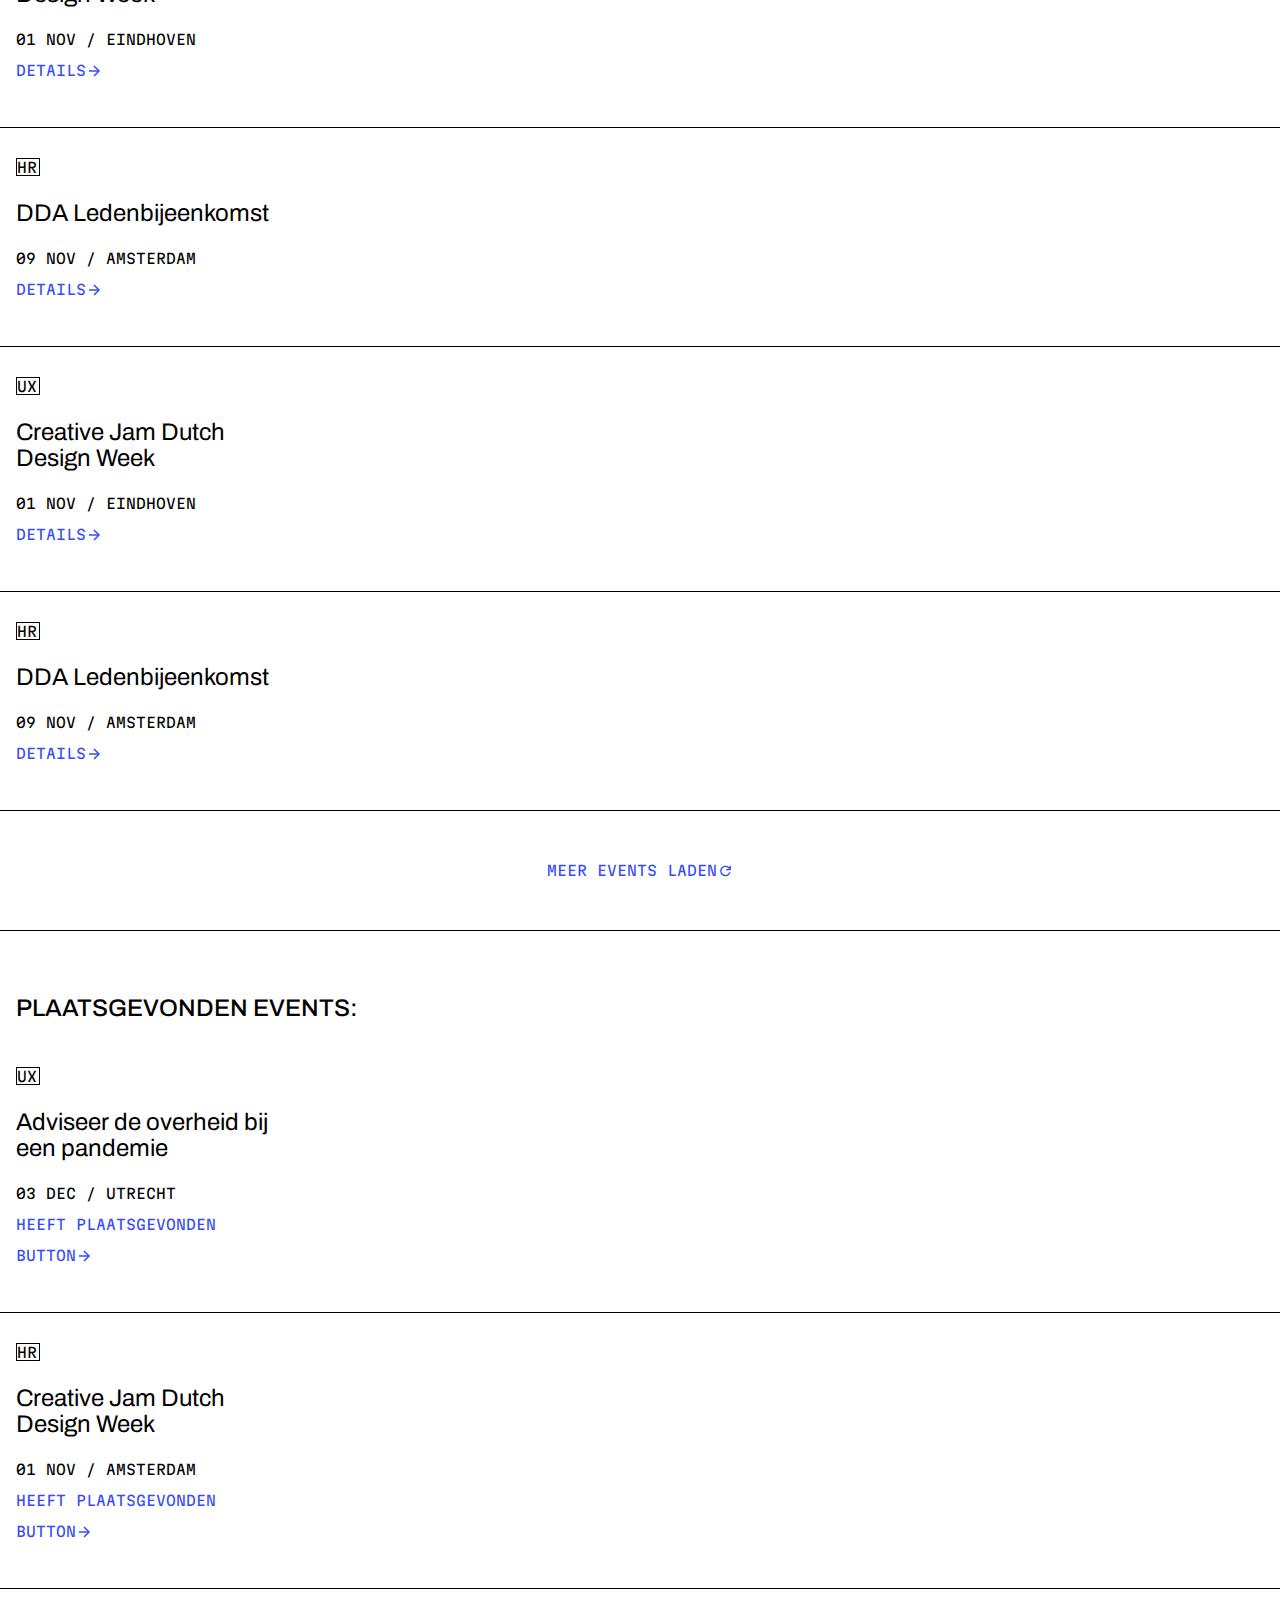
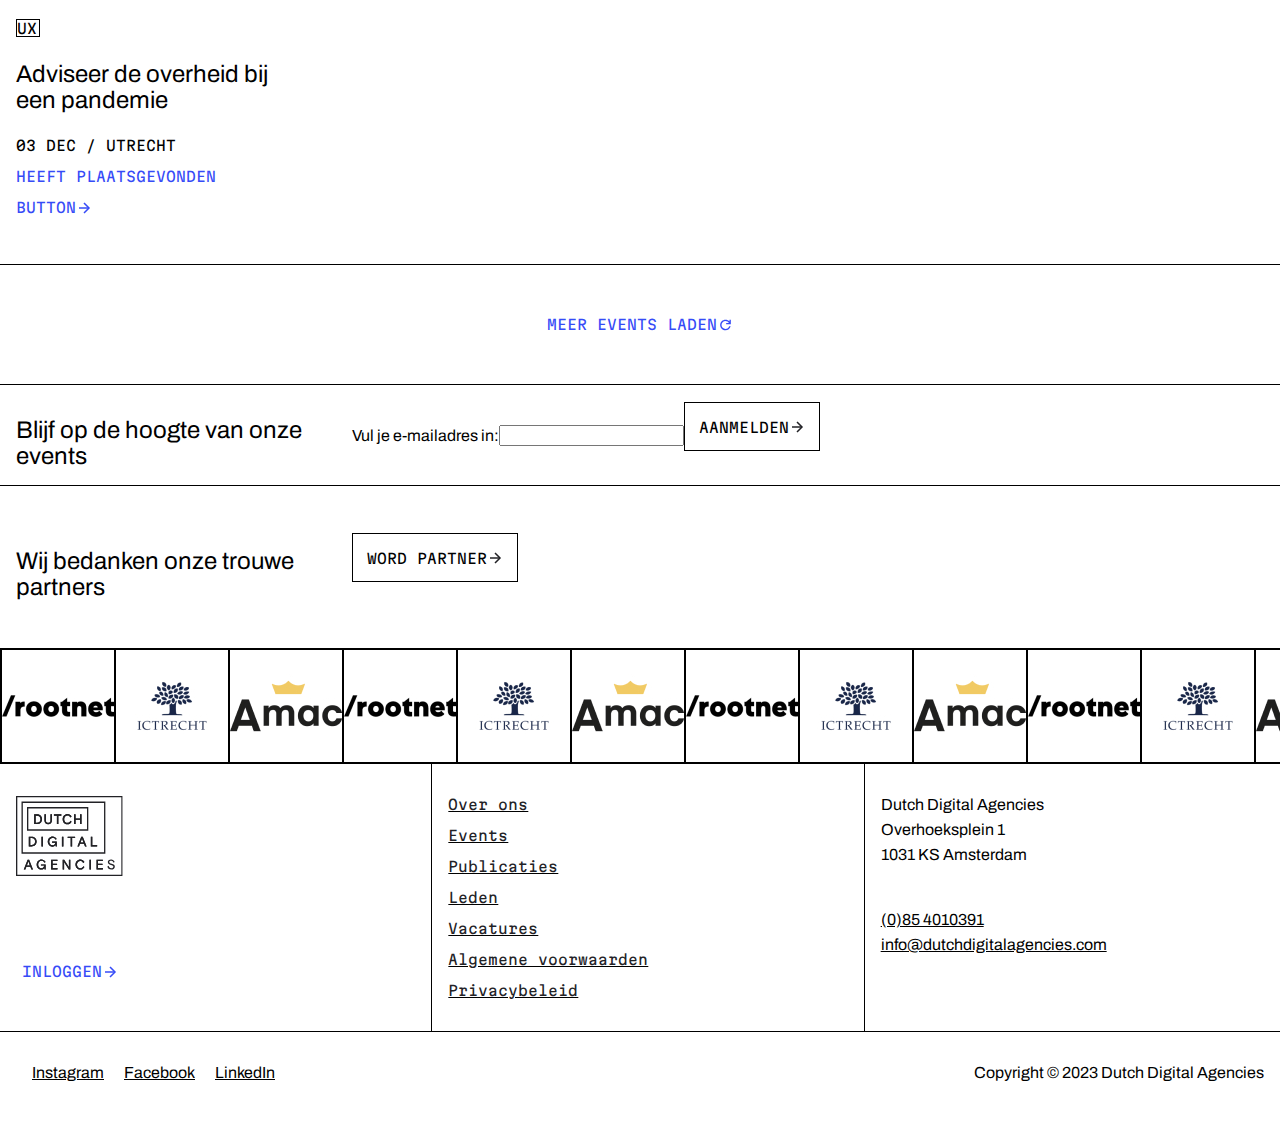
==== commit 07972349: "tweede pagina" ====
--- a/DDA/DDA.html
+++ b/DDA/DDA.html
@@ -6,6 +6,7 @@
         <meta name="viewport" content="width=device-width, initial-scale=1.0">
         <title>The Client Website</title>
         <link rel="stylesheet" href="DDA.css">
+        <script src="DDA.js"></script>
     
 
     <!-- Archivo text type -->
@@ -89,10 +90,7 @@
             <p class="DDD-icon">DDD</p>
             <p class="Datum-locatie">WO 9 NOV / AMSTERDAM</p>
             <p class="h2">DUTCH DIGITAL DAY: THE 10TH EDITION</p>
-            <div>
-                <link rel="html" href="details.html">DETAILS
-                <img src="IconPijl-rechts.svg" alt="Pijltje naar rechts">
-            </link>
+            <a href="details.html">DETAILS</a>
             </div>
     </div>
     </article>  
--- a/DDA/DDA.css
+++ b/DDA/DDA.css
@@ -70,6 +70,12 @@
         background-color: white;
         border: none;
         display: none;
+    }
+
+    .burgermenu-open{
+        background-color: white;
+        padding-top: 154px;
+        translate: 50%; 
     }
     
     .DDA-logo{
